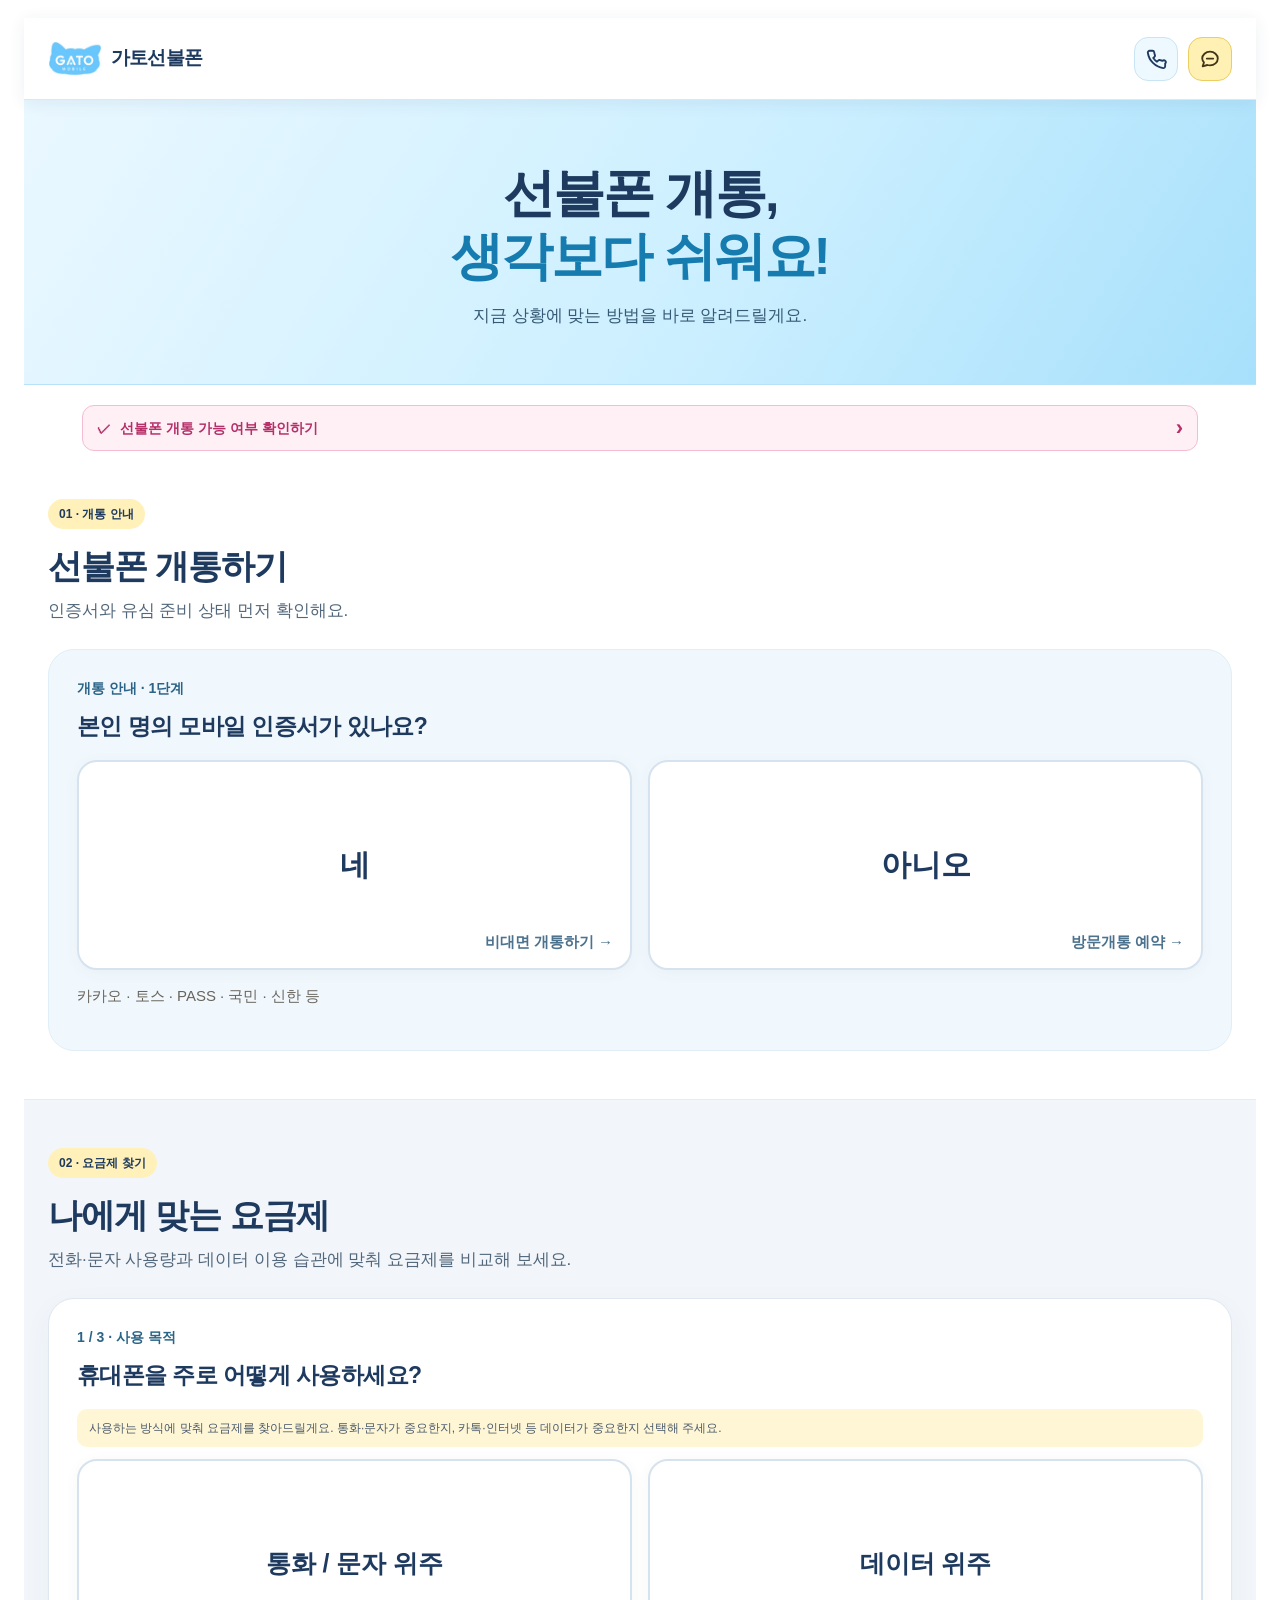
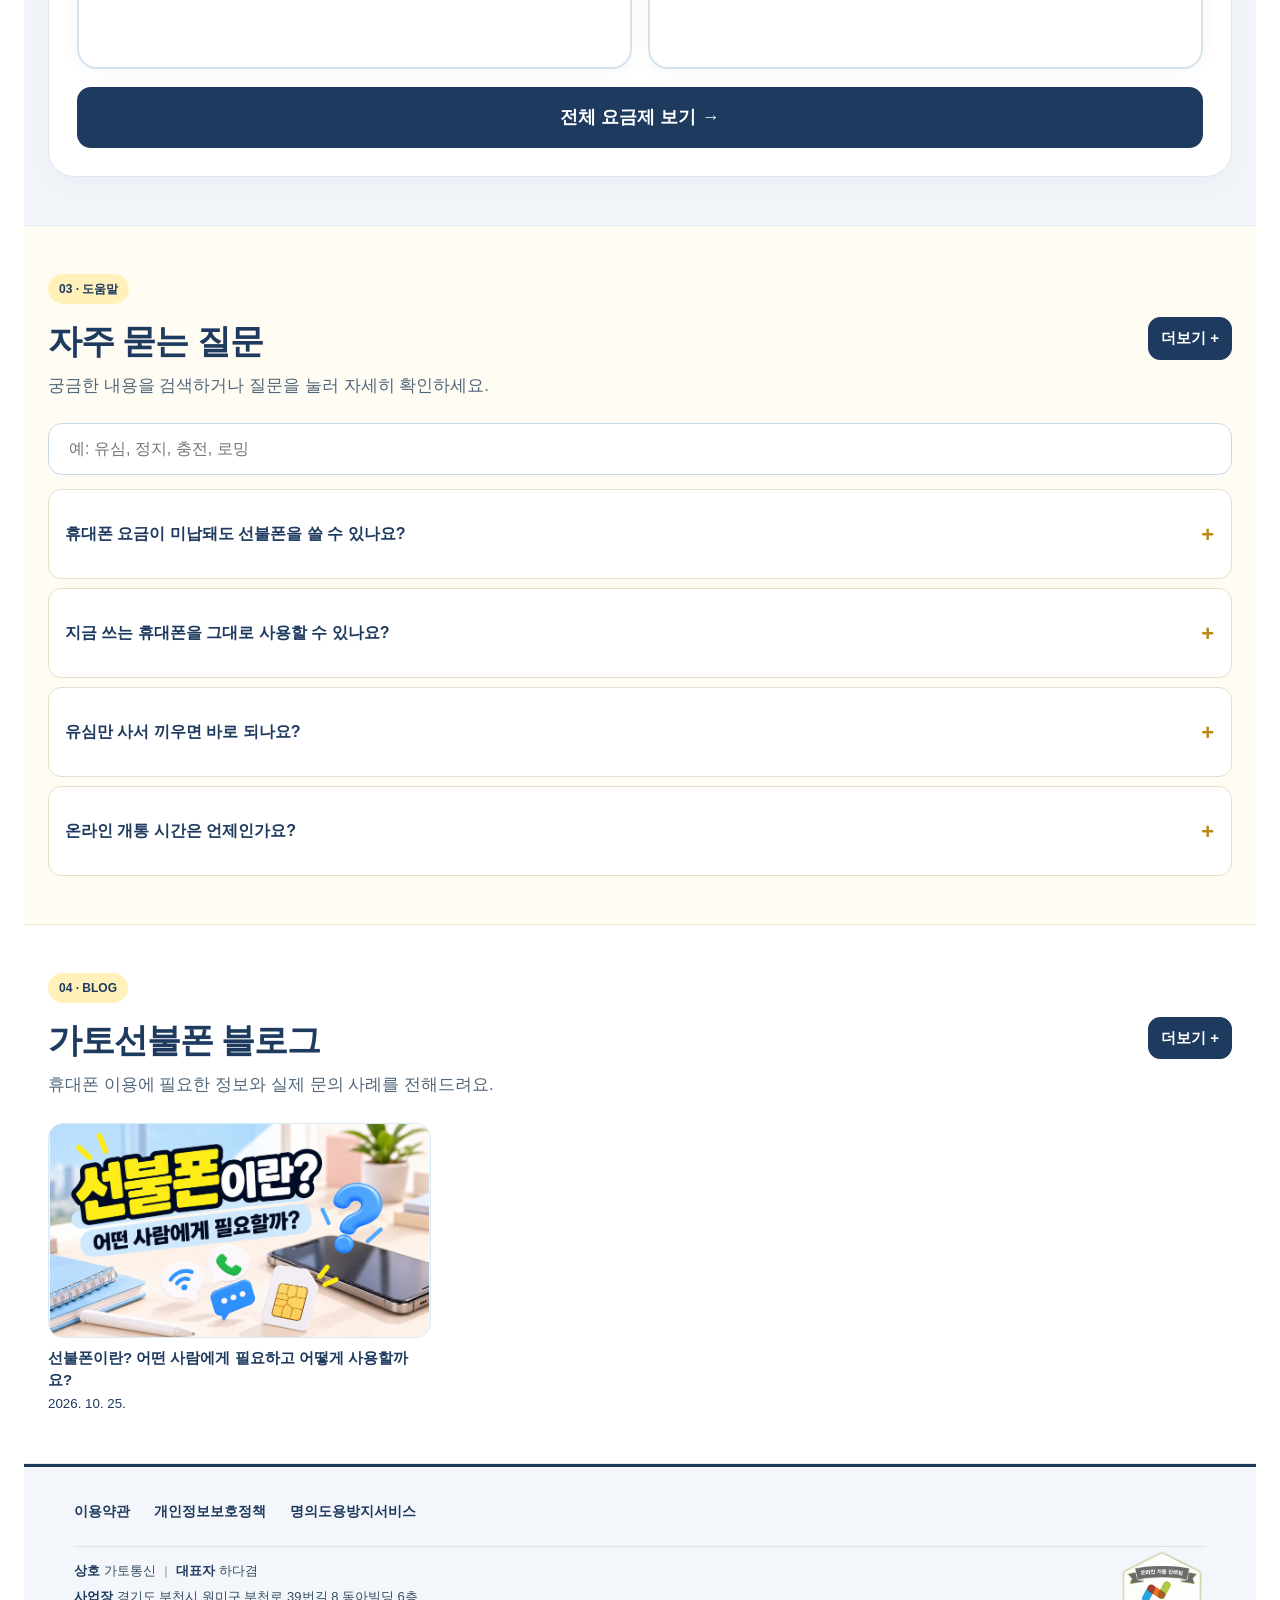
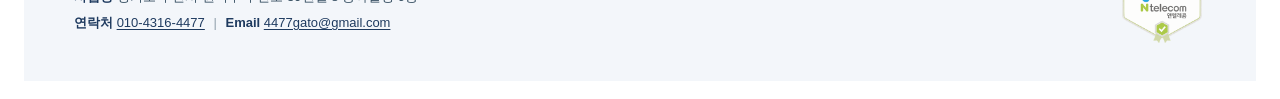
==== index.html @ d55552ee "Use transparent favicon and agreed link preview copy" ====
<!DOCTYPE html>


<html lang="ko">
<head>
<meta charset="utf-8"/>
<meta content="width=device-width,initial-scale=1" name="viewport"/>
<meta content="#1E3A5F" name="theme-color"/>
<meta name="google-site-verification" content="4t2Xuk7ojxVJRntTh5gImQboDLitbE9adNAHw6y7xKY" />
  <meta name="naver-site-verification" content="fc137dfd6568479de37072104043207974d2b7e3" />
<title>가토선불폰 | 쉽고 빠른 선불폰 개통진행하기</title>
  
<style>
:root{--yellow:#69C7FC;--ink:#20364A;--muted:#61768A;--line:#DBEAF5;--cream:#F2FAFF;--green:#20815b}*{box-sizing:border-box}body{margin:0;background:#F1F9FF;color:var(--ink);font-family:Arial,'Apple SD Gothic Neo','Malgun Gothic',sans-serif;line-height:1.5}button,a{font:inherit}button{cursor:pointer}a{color:inherit;text-decoration:none}.shell{max-width:520px;margin:auto;min-height:100vh;background:white;box-shadow:0 0 40px #00000008}.header{height:68px;display:flex;align-items:center;justify-content:space-between;padding:0 22px;border-bottom:1px solid #E5F2FA}.logo{font-size:23px;font-weight:900;letter-spacing:-1px}.logo span{color:#258DC7}.pill{background:#E6F6FF;padding:9px 13px;border-radius:40px;font-size:12px;font-weight:800}.hero{background:var(--yellow);padding:40px 24px 36px;text-align:center}.hero .eyebrow{font-size:13px;font-weight:800;opacity:.7}.hero h1{font-size:32px;line-height:1.25;letter-spacing:-1.5px;margin:12px 0}.hero p{font-size:15px;margin:0}.hero .face{font-size:52px;margin:12px 0 0}.section{padding:30px 22px 32px;border-bottom:9px solid #F1F9FF}.tag{display:inline-block;font-size:12px;background:#DFF3FF;padding:6px 11px;border-radius:30px;font-weight:800}.section h2{font-size:24px;letter-spacing:-1px;margin:12px 0 6px}.sub{font-size:14px;color:var(--muted);margin:0 0 22px}.panel{background:var(--cream);border:1px solid #DCEFFB;border-radius:22px;padding:19px}.question{font-size:20px;line-height:1.35;font-weight:900;margin:0 0 18px;letter-spacing:-.6px}.choices{display:grid;grid-template-columns:repeat(2,minmax(0,1fr));gap:12px}.choice{min-height:116px;background:white;border:2px solid #DCEBF5;border-radius:19px;display:flex;align-items:center;justify-content:center;flex-direction:column;gap:8px;font-size:18px;font-weight:900;padding:12px;text-align:center}.choice .emoji{font-size:31px}.choice:active,.choice:hover{border-color:#69C7FC;background:#EFFAFF}.wideChoices{display:grid;gap:10px}.wideChoices .choice{min-height:78px;flex-direction:row;justify-content:flex-start;padding:15px 18px;text-align:left;font-size:16px}.wideChoices .emoji{font-size:26px}.back{border:0;background:transparent;color:#746f63;font-size:14px;margin-top:17px;padding:6px 0}.result{background:white;border:2px solid var(--yellow);border-radius:18px;padding:18px;margin-top:12px}.result h3{font-size:20px;margin:0 0 8px}.result p{margin:5px 0 12px;font-size:14px;color:#615e56}.action{display:block;width:100%;background:#218CC7;color:white;text-align:center;border:0;border-radius:14px;padding:17px 12px;font-weight:900;font-size:16px;margin-top:12px}.action.secondary{background:var(--yellow);color:#163A55}.mini{font-size:13px;color:#68645c}.simitem{border:1px solid var(--line);border-radius:14px;padding:13px;margin:10px 0;background:#fff}.simitem strong{display:block;font-size:17px}.simitem small{color:#6b675f}.progress{font-size:12px;color:#888173;font-weight:800;margin-bottom:12px}.plans{display:grid;gap:12px}.plan{border:2px solid #DCEBF5;border-radius:17px;padding:17px;background:white}.plan:first-child{border-color:#69C7FC}.plan .flag{font-size:12px;font-weight:800;color:#1683BD}.plan h3{font-size:19px;margin:4px 0}.price{font-size:24px;font-weight:900;letter-spacing:-1px}.plan p{color:#625e57;font-size:13px;margin:7px 0 0}.faq details{border-bottom:1px solid var(--line);padding:15px 0}.faq summary{font-weight:800;cursor:pointer;font-size:15px}.faq p{color:#666157;font-size:14px;margin-bottom:0}.footer{text-align:center;background:#20364A;color:#fff;padding:27px 20px 95px}.footer p{font-size:12px;color:#c8c4b8}.sticky{position:sticky;bottom:0;background:#ffffffed;backdrop-filter:blur(8px);border-top:1px solid var(--line);padding:10px 16px;display:grid;grid-template-columns:1fr 1fr;gap:9px;z-index:5}.sticky a{display:block;text-align:center;border-radius:13px;padding:13px 7px;font-size:14px;font-weight:900;background:#69C7FC}.sticky a:last-child{background:#20364A;color:white}.note{padding:10px 12px;background:#EDF8FF;border-radius:10px;font-size:12px;color:#655f54;margin-top:12px} @media(min-width:560px){.shell{margin:30px auto;border-radius:24px;overflow:hidden}}
.brand{display:flex;align-items:center;gap:9px;font-size:19px;letter-spacing:-.8px}.brand img{width:54px;height:48px;object-fit:contain}.hero{background:linear-gradient(145deg,#BDEAFF,#69C7FC)}.hero h1{color:#173F59}.hero p,.hero .eyebrow{color:#245B7B}.choice:focus-visible,.action:focus-visible{outline:3px solid #1683BD;outline-offset:3px}.pill{color:#2377A6}.action.secondary{color:#163A55}.sticky a{color:#173F59}.sticky a:last-child{color:white}.choice{color:#193C55!important;font-size:20px;line-height:1.35;min-height:118px}.wideChoices .choice{font-size:19px;min-height:80px}.question{font-size:23px;color:#193C55}.result p,.result li{font-size:17px;line-height:1.7;color:#344F62}.result h3{font-size:21px;color:#193C55}.action{font-size:18px;min-height:58px;color:#fff!important}.action.secondary{background:#E3F5FF;color:#194966!important;border:2px solid #9EDAF7}.visit-list{padding-left:23px;margin:10px 0 16px}.mini,.sub{font-size:15px}.progress{font-size:14px;color:#47728C}.plan p,.faq p{font-size:15px}.plan h3{font-size:20px}.plan .price{font-size:26px}.back{color:#356681;font-size:16px}.hero h1{font-size:31px}.sticky a{color:#193C55!important}.sticky a:last-child{color:#193C55!important}.simproducts{display:grid;gap:13px;margin:18px 0}.simitem{display:grid;grid-template-columns:115px minmax(0,1fr);gap:15px;align-items:center;padding:14px;margin:0;background:#fff;border:1px solid #D5E9F6;border-radius:17px}.simphoto{height:138px;display:flex;align-items:center;justify-content:center;background:#F7FBFE;border-radius:12px;overflow:hidden}.simphoto img{width:100%;height:100%;object-fit:contain}.simdesc{min-width:0}.simdesc strong{font-size:18px;line-height:1.4;color:#193C55}.simdesc b{display:block;font-size:21px;color:#187FB7;margin:5px 0}.simdesc small{display:block;font-size:14px;line-height:1.6;color:#476578}.action.secondary{color:#193C55!important}@media(max-width:380px){.simitem{grid-template-columns:95px minmax(0,1fr);gap:11px;padding:10px}.simphoto{height:120px}.simdesc strong{font-size:16px}}.network-caption{font-size:12px;font-weight:700;color:#34495e;margin-right:3px}.plan-order{font-size:13px;font-weight:800;color:#1878b5;margin-bottom:10px}.plan-networks{display:flex;align-items:center;gap:4px;justify-content:flex-end}
.plan-5g{border:2px solid #289edb!important;background:linear-gradient(160deg,#f0faff,#fff 62%);box-shadow:0 4px 18px rgba(42,151,211,.13)}.plan-5g h3:before{content:"5G";display:inline-block;font-size:12px;font-weight:800;letter-spacing:.4px;background:#147eae;color:white;border-radius:5px;padding:4px 7px;margin-right:8px;vertical-align:middle}.fiveg-note{font-size:13px;color:#176c92;font-weight:700;line-height:1.5;margin:7px 0 10px}.callback-box{margin-top:22px;padding:18px;border:1px solid #b9dff2;border-radius:16px;background:#f3fbff}.callback-box h3{margin:0 0 8px}.callback-box form{display:grid;gap:12px;margin-top:14px}.callback-box label{display:grid;gap:6px;font-weight:700}.callback-box input[type=tel],.callback-box input[type=text],.callback-box textarea{width:100%;box-sizing:border-box;padding:12px;border:1px solid #a9c9da;border-radius:9px;font:inherit}.callback-box .consent{display:flex;align-items:flex-start;font-size:13px;font-weight:500}.callback-box .privacy-info{font-size:12px;color:#536879;margin:0}#planApp{scroll-margin-top:76px}

/* Header contact icons */
.header-contact{display:flex;align-items:center;gap:10px;flex-shrink:0}
.contact-icon{position:relative;display:inline-flex;align-items:center;justify-content:center;width:44px;height:44px;border:1px solid #d2e6f3;border-radius:14px;background:#f2faff;color:#164c69;text-decoration:none;transition:background .15s,transform .15s}
.contact-icon:hover,.contact-icon:focus-visible{background:#dff3ff;transform:translateY(-1px);outline-offset:3px}
.contact-icon svg{width:22px;height:22px}
.contact-chat{background:#fff6cc;border-color:#f0e1a5;color:#463b1b}
.contact-chat:hover,.contact-chat:focus-visible{background:#ffefaa}
.contact-icon::after{content:attr(data-tip);position:absolute;top:calc(100% + 9px);right:0;white-space:nowrap;background:#18394d;color:white;font-size:12px;font-weight:600;padding:7px 10px;border-radius:7px;opacity:0;pointer-events:none;transform:translateY(-4px);transition:opacity .15s,transform .15s;z-index:30}
.contact-icon:hover::after,.contact-icon:focus-visible::after{opacity:1;transform:translateY(0)}
@media(max-width:420px){.header-contact{gap:7px}.contact-icon{width:40px;height:40px;border-radius:12px}.contact-icon svg{width:20px;height:20px}}
.footer-ntelecom{display:inline-flex;align-items:center;justify-content:center;background:#fff;border-radius:10px;padding:5px 9px;min-height:64px;border:1px solid #7792a6}.footer-ntelecom img{display:block;width:76px;height:76px;object-fit:contain}.footer-ntelecom:hover,.footer-isms:hover{outline:2px solid #69C7FC;outline-offset:2px}@media(max-width:420px){.footer-ntelecom img{width:65px;height:65px}}</style>
<style>
.plan-results{display:grid;grid-template-columns:repeat(3,minmax(0,1fr));gap:12px;margin:16px 0}
.plan-item{position:relative;min-width:0;padding-top:48px!important}
.plan-networks{position:absolute;right:12px;top:12px;display:flex;gap:5px;align-items:center}
.network-logo{display:inline-flex;align-items:center;justify-content:center;min-width:31px;height:25px;padding:0 6px;border-radius:7px;font-size:12px;font-weight:900;letter-spacing:-.5px;white-space:nowrap}
.network-kt{color:#fff;background:#242424;font-style:italic}
.network-lg{color:#fff;background:#bf2265}
.all-plans-link{display:flex;align-items:center;justify-content:center;margin-top:18px;text-align:center}
@media(max-width:720px){.plan-results{grid-template-columns:1fr}.plan-item{padding-top:48px!important}}
.network-caption{font-size:12px;font-weight:700;color:#34495e;margin-right:3px}.plan-order{font-size:13px;font-weight:800;color:#1878b5;margin-bottom:10px}.plan-networks{display:flex;align-items:center;gap:4px;justify-content:flex-end}
.plan-5g{border:2px solid #289edb!important;background:linear-gradient(160deg,#f0faff,#fff 62%);box-shadow:0 4px 18px rgba(42,151,211,.13)}.plan-5g h3:before{content:"5G";display:inline-block;font-size:12px;font-weight:800;letter-spacing:.4px;background:#147eae;color:white;border-radius:5px;padding:4px 7px;margin-right:8px;vertical-align:middle}.fiveg-note{font-size:13px;color:#176c92;font-weight:700;line-height:1.5;margin:7px 0 10px}</style><style>.plan-specs{margin-top:12px;display:grid;gap:6px}.spec-line{font-size:14px;line-height:1.5;color:#3d5365;padding:5px 0;border-bottom:1px solid #e8eff5}.spec-line:last-child{border:0}.plan-item .price{font-weight:800}.plan-results .plan-item:first-child{border:2px solid #69C7FC}.network-caption{font-size:12px;font-weight:700;color:#34495e;margin-right:3px}.plan-order{font-size:13px;font-weight:800;color:#1878b5;margin-bottom:10px}.plan-networks{display:flex;align-items:center;gap:4px;justify-content:flex-end}
.plan-5g{border:2px solid #289edb!important;background:linear-gradient(160deg,#f0faff,#fff 62%);box-shadow:0 4px 18px rgba(42,151,211,.13)}.plan-5g h3:before{content:"5G";display:inline-block;font-size:12px;font-weight:800;letter-spacing:.4px;background:#147eae;color:white;border-radius:5px;padding:4px 7px;margin-right:8px;vertical-align:middle}.fiveg-note{font-size:13px;color:#176c92;font-weight:700;line-height:1.5;margin:7px 0 10px}</style><style>.faq-heading{display:flex;align-items:center;justify-content:space-between;gap:12px}.faq-heading h2{margin:12px 0 6px}.faq-more{color:#137eb7;font-size:15px;font-weight:800;white-space:nowrap;border:1px solid #b4e0f8;padding:9px 12px;border-radius:12px}.faq-search{width:100%;border:2px solid #cbe7f6;border-radius:13px;padding:15px;font-size:16px;outline:none;margin:0 0 14px;background:white;color:#20364a}.faq-search:focus{border-color:#269bd9}.faq-list{display:grid;gap:8px}.faq-link{display:flex;align-items:center;justify-content:space-between;gap:12px;padding:16px 14px;border:1px solid #dbeaf5;border-radius:13px;background:#fff;font-size:15px;font-weight:750;line-height:1.5}.faq-link:hover{background:#f0f9ff}.faq-arrow{color:#1683bd;font-size:19px}.faq-empty{font-size:14px;color:#61768a}.sr-only{position:absolute;width:1px;height:1px;padding:0;margin:-1px;overflow:hidden;clip:rect(0,0,0,0);white-space:nowrap;border:0}</style><style>.blog-grid{display:grid;grid-template-columns:repeat(2,minmax(0,1fr));gap:15px}.blog-card{display:block;min-width:0}.blog-cover{aspect-ratio:4/3;background:#eaf6fd;border:1px solid #d8eaf5;border-radius:15px;overflow:hidden;display:flex;align-items:center;justify-content:center}.blog-cover img{width:100%;height:100%;object-fit:cover}.blog-card-title{font-weight:800;font-size:15px;line-height:1.45;margin-top:9px;display:-webkit-box;-webkit-line-clamp:2;-webkit-box-orient:vertical;overflow:hidden}.blog-empty{grid-column:1/-1;background:#f3faff;border:1px dashed #b8dcf0;border-radius:14px;padding:25px 15px;color:#547389;text-align:center;font-size:14px}@media(min-width:480px){.blog-grid{grid-template-columns:repeat(2,minmax(0,1fr))}}</style><style>
.site-footer{padding:26px 22px 96px;text-align:left}.footer-links{display:flex;flex-wrap:wrap;gap:13px 16px;align-items:center;padding-bottom:19px;border-bottom:1px solid #4b6071}.footer-links>a{font-size:12px;font-weight:700;color:#f3f8fc;text-decoration:none}.footer-links>a:hover{text-decoration:underline}.footer-isms{border:1px solid #7792a6;border-radius:9px;background:#fff;display:inline-flex;align-items:center;gap:8px;padding:6px 10px;color:#20364a;font-size:11px;font-weight:800;cursor:pointer}.footer-isms img{width:49px;height:42px;object-fit:contain}.footer-business{font-size:12px;line-height:1.95;color:#dbe7ef;padding-top:17px;overflow-wrap:anywhere}.footer-business strong{color:white}.footer-business a{text-decoration:underline;text-underline-offset:2px}.footer-sep{opacity:.5;margin:0 5px}.isms-modal[hidden]{display:none!important}.isms-modal{position:fixed;inset:0;z-index:1000;display:flex;align-items:center;justify-content:center;padding:16px}.isms-backdrop{position:absolute;inset:0;background:rgba(10,25,40,.76)}.isms-dialog{position:relative;background:white;border-radius:16px;width:min(100%,1100px);max-height:92vh;display:flex;flex-direction:column;box-shadow:0 20px 80px #0005;overflow:hidden}.isms-dialog-head{padding:12px 17px;display:flex;justify-content:space-between;align-items:center;gap:10px;color:#20364a;font-size:15px;border-bottom:1px solid #e2e8ee}.isms-dialog-head button{border:0;background:#eaf3fa;color:#20364a;border-radius:50%;font-size:28px;width:38px;height:38px;cursor:pointer}.isms-scroll{overflow:auto;min-height:0;padding:8px}.isms-scroll img{width:100%;height:auto;display:block}.isms-disclaimer{margin:0;padding:9px 15px 13px;color:#526577;font-size:11px;line-height:1.45}
</style><style>
/* v24: true responsive desktop / mobile layout */
.sticky a:last-child{color:#fff!important;background:#20364A!important}
.sticky a:first-child{color:#173F59!important;background:#69C7FC!important}
@media (min-width: 900px){
  .shell{max-width:1200px;width:calc(100% - 48px);margin:24px auto;border-radius:24px;overflow:visible}
  .header{height:82px;padding:0 48px;border-radius:24px 24px 0 0}
  .hero{padding:66px 40px 64px}
  .hero h1{font-size:46px;line-height:1.25}
  .hero p{font-size:18px}
  .section{padding:52px 58px 58px}
  .section h2{font-size:30px}
  .section .sub{font-size:17px}
  .panel{padding:30px;border-radius:22px}
  #activationApp{max-width:900px;margin:0 auto}
  #planApp{width:100%}
  .simproducts{grid-template-columns:repeat(2,minmax(0,1fr))}
  .simitem{grid-template-columns:125px minmax(0,1fr)}
  .simphoto{height:150px}
  .plan-results{grid-template-columns:repeat(3,minmax(0,1fr))}
  .sticky{max-width:1200px;margin:0 auto;position:sticky;bottom:0;padding:12px 58px;gap:16px;border-radius:0 0 24px 24px}
  .sticky a{padding:16px 10px;font-size:17px}
}
@media (min-width:721px) and (max-width:899px){
  .shell{max-width:100%;width:calc(100% - 36px);margin:18px auto;border-radius:22px}
  .section{padding:35px 32px}
  .plan-results{grid-template-columns:repeat(2,minmax(0,1fr))}
}
@media (max-width:559px){
  .shell{width:100%;max-width:none;margin:0;border-radius:0}
  .header{padding:0 18px}
  .section{padding:30px 18px 32px}
  .sticky a:last-child{color:#fff!important}
}
</style>
<style>
/* Footer refresh: quiet ivory surface and equal-height unboxed certification marks */
.footer.site-footer{background:#FAF9F6!important;color:#25394a!important;padding:34px clamp(20px,4vw,50px) 104px!important}
.site-footer .footer-links{display:flex;flex-wrap:wrap;gap:12px 24px;border:0;padding:0 0 24px;align-items:center}
.site-footer .footer-links>a{color:#34495b!important;font-size:14px;font-weight:700}
.site-footer .footer-badges{display:flex;align-items:center;gap:28px;flex-wrap:wrap;padding:0 0 25px;border-bottom:1px solid #e4e2dc}
.site-footer .footer-badges>a,.site-footer .footer-badges>button{border:0!important;background:transparent!important;box-shadow:none!important;border-radius:8px!important;padding:4px!important;margin:0!important;min-height:0!important;display:inline-flex;align-items:center;justify-content:center;cursor:pointer}
.site-footer .footer-badges img{display:block!important;width:auto!important;height:92px!important;max-width:160px!important;object-fit:contain!important}
.site-footer .footer-badges>a:hover,.site-footer .footer-badges>button:hover{outline:2px solid #69C7FC;outline-offset:3px}
.site-footer .footer-business{color:#526170!important;font-size:13px;line-height:2;padding-top:21px}
.site-footer .footer-business strong{color:#25394a!important}
.site-footer .footer-business a{color:#25394a!important}
@media(max-width:560px){.site-footer .footer-badges{gap:18px}.site-footer .footer-badges img{height:72px!important;max-width:130px!important}.site-footer .footer-links>a{font-size:12px}}
</style>
<style>
/* v26: Footer information and trust marks in one row; no bottom sticky navigation */
.site-footer .footer-details-row{display:flex;align-items:center;justify-content:space-between;gap:28px;flex-direction:row-reverse}
.site-footer .footer-details-row .footer-business{flex:1;min-width:0;padding-top:0}
.site-footer .footer-details-row .footer-badges{flex:0 0 auto;border-bottom:0;padding:0;gap:20px}
.site-footer.footer{padding-bottom:34px!important}
@media(max-width:720px){.site-footer .footer-details-row{flex-direction:column-reverse;align-items:flex-start;gap:20px}.site-footer .footer-details-row .footer-badges{gap:16px}.site-footer .footer-details-row .footer-badges img{height:66px!important;max-width:120px!important}}
</style>
<style>
/* v27: balanced desktop and tablet layout */
@media (min-width:900px){
  .shell{width:min(100% - 48px,1200px);margin:20px auto}
  .hero{padding:42px 32px 44px!important}
  .hero h1{font-size:40px!important;line-height:1.23!important;margin:4px 0 14px!important}
  .hero p{font-size:17px!important}
  .section{padding:36px clamp(30px,4vw,52px) 42px!important}
  #activationApp{max-width:1000px!important;width:100%}
  .panel{padding:26px!important}
  .site-footer .footer-details-row{flex-direction:row!important;align-items:center!important}
  .site-footer .footer-business{flex:1}
  .site-footer .footer-badges{flex:0 0 auto}
}
@media (min-width:560px) and (max-width:899px){
  .hero{padding:40px 24px!important}
  .hero h1{font-size:34px!important}
  .site-footer .footer-details-row{flex-direction:row!important;align-items:center!important;gap:15px!important}
  .site-footer .footer-badges img{height:58px!important}
}
@media (max-width:559px){
  .hero{padding:38px 20px 40px!important}
  .hero h1{font-size:30px!important}
  .site-footer .footer-details-row{flex-direction:column!important;align-items:flex-start!important}
}
/* Ensure no fixed bottom navigation remains in any viewport */
.sticky{display:none!important}
</style>
<style>
/* v28: business details left, certification badges right */
@media (min-width:720px){
.site-footer .footer-details-row{display:flex!important;flex-direction:row-reverse!important;align-items:center!important;justify-content:space-between!important;gap:36px!important}
.site-footer .footer-details-row .footer-business{flex:1 1 auto!important;min-width:0!important}
.site-footer .footer-details-row .footer-badges{flex:0 0 auto!important;margin-left:auto!important;justify-content:flex-end!important}
}
@media (max-width:719px){
.site-footer .footer-details-row{display:flex!important;flex-direction:column-reverse!important;align-items:flex-start!important;gap:18px!important}
.site-footer .footer-details-row .footer-badges{justify-content:flex-start!important}
}
</style>
<style id="gato-v30">
:root{--ink:#142d43;--muted:#62788d;--line:#e6eef4;--cream:#f6fbff}
html{scroll-behavior:smooth}body{background:#fff!important;color:var(--ink)}
.shell{width:min(1200px,calc(100% - 40px))!important;max-width:1200px!important;margin:18px auto!important;box-shadow:none!important;overflow:visible!important;background:#fff!important}
.header{border-bottom:1px solid #eef3f7!important;background:white;border-radius:0!important;padding:0 24px!important}
.hero{background:white!important;padding:58px 24px 56px!important;text-align:center!important;border-bottom:1px solid #e8eff5}
.hero h1{color:#17354c!important;font-size:clamp(32px,4.3vw,52px)!important;line-height:1.22!important;letter-spacing:-2px!important}
.hero h1 .hero-accent{color:#118de6!important}.hero p{color:#61788d!important}
.section{padding:48px 24px!important;border-bottom:1px solid #e8eff5!important;background:white!important}
.section h2{font-size:clamp(26px,3vw,34px)!important}.section .sub{margin-bottom:25px!important}
#activationApp,#planApp{max-width:100%!important;width:100%!important;margin:0!important}
.panel{background:#f6faff!important;border:0!important;border-radius:26px!important;padding:28px!important}
.choices{grid-template-columns:repeat(2,minmax(0,1fr))!important;gap:16px!important}
.choice{border:0!important;background:#fff!important;border-radius:20px!important;box-shadow:0 3px 18px rgba(30,95,135,.07)!important;min-height:175px!important;padding:26px!important;font-size:21px!important;transition:background .2s,box-shadow .2s,transform .2s!important}
.choice:hover,.choice:focus-visible{background:#e7f6ff!important;box-shadow:0 7px 24px rgba(30,125,205,.12)!important;transform:translateY(-2px)}
.wideChoices{display:grid!important;grid-template-columns:repeat(2,minmax(0,1fr))!important;gap:16px!important}
.wideChoices .choice{min-height:140px!important;justify-content:center!important;text-align:center!important;padding:22px!important}
.result{border:1px solid #dcebf4!important}.sticky{display:none!important}
.footer,.site-footer{background:#fff!important;color:#20364a!important;padding:34px 24px!important;border-top:1px solid #e8eff5!important}
.footer p,.footer-business,.footer-business *{color:#334c5f!important}.footer-details-row{display:flex!important;flex-direction:row-reverse!important;justify-content:space-between!important;align-items:center!important;gap:32px!important}
.footer-badges{flex-shrink:0!important}.footer-links{border-bottom:1px solid #e8eff5!important}
.faq-more{color:#118de6!important}.faq-search{width:100%;padding:16px 20px;border:1px solid #d9e8f4;border-radius:14px;background:#fff;font-size:16px}
@media(max-width:700px){.shell{width:100%!important;margin:0!important}.header{padding:0 16px!important}.hero{padding:42px 18px!important}.section{padding:34px 18px!important}.panel{padding:18px!important;border-radius:20px!important}.choices,.wideChoices{gap:10px!important}.choice,.wideChoices .choice{min-height:130px!important;padding:14px!important;font-size:17px!important;border-radius:16px!important}.footer-details-row{flex-direction:column!important;align-items:flex-start!important}.footer-badges{align-self:flex-end}}
@media(max-width:380px){.choices,.wideChoices{grid-template-columns:1fr!important}.choice,.wideChoices .choice{min-height:105px!important}}
</style><style id="gato-v31-targeted">
/* Only the requested selection-card changes; all existing logic stays intact. */
#activationApp .choices{max-width:820px;margin:0 auto;grid-template-columns:repeat(2,minmax(0,1fr))!important}
#activationApp .choices .choice{width:100%;height:auto!important;min-height:0!important;aspect-ratio:1 / 1!important;display:flex!important;flex-direction:column!important;justify-content:center!important;gap:16px!important;background:#fff!important;border:3px solid transparent!important;border-radius:24px!important;box-shadow:0 3px 18px rgba(30,95,135,.07)!important;transform:none!important;transition:border-color .18s ease!important}
#activationApp .choices .choice:hover,#activationApp .choices .choice:focus-visible,#activationApp .choices .choice:active{background:#fff!important;border-color:#69C7FC!important;transform:none!important;box-shadow:0 3px 18px rgba(30,95,135,.07)!important}
#activationApp .choice .choice-title{font-size:clamp(20px,2.4vw,30px);font-weight:900}
#activationApp .choice .choice-caption{font-size:clamp(13px,1.5vw,18px);font-weight:700;color:#347b9f}
/* Restore generous plan-choice cards, not flattened horizontal strips. */
#planApp .wideChoices .choice{min-height:210px!important;padding:30px 24px!important;font-size:clamp(19px,2vw,25px)!important;line-height:1.5!important;border:3px solid transparent!important;background:#fff!important;box-shadow:0 3px 18px rgba(30,95,135,.07)!important;transform:none!important}
#planApp .wideChoices .choice:hover,#planApp .wideChoices .choice:focus-visible,#planApp .wideChoices .choice:active{background:#fff!important;border-color:#69C7FC!important;transform:none!important}
@media(max-width:700px){#activationApp .choices{gap:10px!important}#activationApp .choices .choice{padding:12px!important;border-radius:18px!important;gap:10px!important}#planApp .wideChoices .choice{min-height:160px!important;padding:18px 12px!important;font-size:17px!important}}
@media(max-width:380px){#activationApp .choices{grid-template-columns:repeat(2,minmax(0,1fr))!important}}
</style><style id="gato-v32-plan-three-columns">
/* 요금제 선택지 3개: 데스크톱 3열, 좁은 화면 1열. 다른 기능과 카드 디자인은 유지. */
#planApp .wideChoices{grid-template-columns:repeat(3,minmax(0,1fr))!important;align-items:stretch!important}
#planApp .wideChoices .choice{width:100%!important;min-width:0!important;min-height:210px!important}
@media(max-width:760px){#planApp .wideChoices{grid-template-columns:1fr!important}#planApp .wideChoices .choice{min-height:125px!important}}
</style><style id="gato-v33-dynamic-plan-columns">
/* Two options occupy both columns; three options occupy all three columns. */
#planApp .wideChoices:has(> .choice:nth-child(2):last-child){grid-template-columns:repeat(2,minmax(0,1fr))!important}
#planApp .wideChoices:has(> .choice:nth-child(3):last-child){grid-template-columns:repeat(3,minmax(0,1fr))!important}
@media(max-width:760px){#planApp .wideChoices:has(> .choice:nth-child(2):last-child),#planApp .wideChoices:has(> .choice:nth-child(3):last-child){grid-template-columns:1fr!important}}
</style><style id="gato-v36-faq-sim-fix">
/* Main-page FAQ answers open inline; no navigation to missing individual pages. */
#faq .faq-list{display:grid;gap:9px}
#faq .faq-inline-item{border:1px solid #dbeaf5;border-radius:13px;background:#fff;overflow:hidden}
#faq .faq-inline-item summary{list-style:none;cursor:pointer;padding:17px 42px 17px 16px;font-size:16px;font-weight:750;position:relative;color:#20364a}
#faq .faq-inline-item summary::-webkit-details-marker{display:none}
#faq .faq-inline-item summary::after{content:'+';position:absolute;right:17px;top:50%;transform:translateY(-50%);font-size:22px;color:#1683bd}
#faq .faq-inline-item[open] summary::after{content:'−'}
#faq .faq-inline-item[open] summary{border-bottom:1px solid #e8eff5}
#faq .faq-inline-answer{padding:16px;white-space:pre-line;line-height:1.8;font-size:15px;color:#3d5365}
/* Main activation SIM products: one product per row at every viewport width. */
#activationApp .simproducts{grid-template-columns:minmax(0,1fr)!important;gap:13px!important}
#activationApp .simitem{width:100%;min-width:0}
</style><style id="gato-v36-activation-cards">
/* Keep first-step labels centered while placing their captions at the lower-right. */
#activationApp .choices{max-width:660px!important;margin-left:auto!important;margin-right:auto!important}
#activationApp .choices .choice{position:relative!important;min-width:0!important}
#activationApp .choices .choice-caption{position:absolute!important;right:17px!important;bottom:16px!important;text-align:right!important;font-size:clamp(11px,1.2vw,15px)!important;line-height:1.4!important}
@media(max-width:420px){#activationApp .choices .choice-caption{right:10px!important;bottom:11px!important;font-size:11px!important}}
</style><style id="gato-v37-card-scroll-fix">
/* 01 and 02 use the same rectangular two-column card dimensions. */
#activationApp .choices{max-width:none!important;width:100%!important;grid-template-columns:repeat(2,minmax(0,1fr))!important;gap:16px!important}
#activationApp .choices .choice{aspect-ratio:auto!important;height:210px!important;min-height:210px!important;max-height:210px!important;width:100%!important;border-radius:20px!important}
#activation{scroll-margin-top:16px}
@media(max-width:760px){#activationApp .choices{grid-template-columns:repeat(2,minmax(0,1fr))!important;gap:10px!important}#activationApp .choices .choice{height:160px!important;min-height:160px!important;max-height:160px!important}}
@media(max-width:380px){#activationApp .choices .choice{height:145px!important;min-height:145px!important;max-height:145px!important}}
</style><style id="gato-v42-header-layout-fix">
/* Keep the site header visible during scrolling and reduce excessive desktop side gutters. */
@media (min-width: 900px) {
  .shell { width: calc(100% - 48px)!important; max-width: 1600px!important; }
}
.header {
  position: sticky!important;
  top: 0!important;
  z-index: 100!important;
  background: #fff!important;
  box-shadow: 0 1px 0 #eef3f7!important;
}
@media (max-width: 559px) {
  .shell { width: 100%!important; }
}
</style><style id="gato-blog-card-compact">
/* 메인 블로그 카드 크기만 조절: 기존 스타일 맨 끝에 추가 */
#blog-preview.blog-grid{display:grid!important;grid-template-columns:repeat(3,minmax(0,1fr))!important;gap:18px!important;align-items:start!important}
#blog-preview .blog-card{display:block!important;width:100%!important;min-width:0!important;max-width:none!important}
#blog-preview .blog-cover{width:100%!important;aspect-ratio:16/9!important;overflow:hidden!important}
#blog-preview .blog-cover img{width:100%!important;height:100%!important;object-fit:contain!important;display:block!important}
@media(max-width:720px){#blog-preview.blog-grid{grid-template-columns:repeat(2,minmax(0,1fr))!important;gap:12px!important}}

</style>

<style id="gato-sky-navy-yellow-refresh">
/* GATO 2026 palette refresh — presentation only; existing behavior is preserved. */
:root{--yellow:#FFD54A;--ink:#1E3A5F;--muted:#586B7E;--line:#DCE6F0;--cream:#F5F8FC}
html{scroll-behavior:smooth}
body{color:#1E3A5F!important;background:#FFFFFF!important}
/* Keep the logo and navigation clean, but give the header more definition. */
.header{background:#FFFFFF!important;border-bottom:1px solid #DEE7F0!important;box-shadow:0 3px 16px rgba(30,58,95,.075)!important}
.brand,.logo{color:#1E3A5F!important}
.logo span{color:#218DBF!important}
.contact-icon{background:#EDF8FF!important;border-color:#C9E5F5!important;color:#1E3A5F!important}
.contact-icon:hover,.contact-icon:focus-visible{background:#DDF1FD!important}
.contact-chat{background:#FFF1B3!important;border-color:#EBCD60!important;color:#423618!important}
.contact-chat:hover,.contact-chat:focus-visible{background:#FFE27A!important}
/* The opening finally reads as a distinct brand section, not another white block. */
#top.hero{background:linear-gradient(122deg,#EAF8FF 0%,#CBEFFF 58%,#A7E0FB 100%)!important;border-bottom:1px solid #B8E2F7!important}
#top.hero h1{color:#1E3A5F!important}
#top.hero .hero-accent{color:#167BAE!important}
#top.hero p,#top.hero .eyebrow{color:#365A75!important}
/* Distinct, restrained backgrounds create rhythm while scrolling. */
#activation.section{background:#FFFFFF!important;border-bottom-color:#E5EDF4!important}
#finder.section{background:#F2F6FB!important;border-bottom-color:#E1EAF3!important}
#faq.section{background:#FFFCF3!important;border-bottom-color:#F0E9D5!important}
#blog.section{background:#FFFFFF!important;border-bottom-color:#E6EDF3!important}
.section h2{color:#1E3A5F!important}
.section .sub{color:#52677B!important}
.tag,.pill{background:#FFF1B9!important;color:#1E3A5F!important}
#activation .panel{background:#F1F8FD!important;border:1px solid #E0EEF7!important}
#finder .panel{background:#FFFFFF!important;border:1px solid #DFE7F1!important;box-shadow:0 9px 30px rgba(30,58,95,.045)!important}
.question,.result h3{color:#1E3A5F!important}
.progress,.plan-order{color:#2B6487!important}
/* Selection cards: calm surfaces, strong navy focus, small warm accents. */
#activationApp .choices .choice,#planApp .wideChoices .choice{background:#FFFFFF!important;border:2px solid #D6E3EE!important;color:#1E3A5F!important;box-shadow:0 3px 15px rgba(30,58,95,.045)!important}
#activationApp .choices .choice:hover,#activationApp .choices .choice:focus-visible,
#planApp .wideChoices .choice:hover,#planApp .wideChoices .choice:focus-visible{border-color:#E7B839!important;background:#FFFCF2!important;box-shadow:0 7px 21px rgba(30,58,95,.10)!important}
#activationApp .choice .choice-title,#planApp .choice{color:#1E3A5F!important}
#activationApp .choice .choice-caption{color:#4C728D!important}
.choice:focus-visible,.action:focus-visible,.faq-search:focus-visible{outline:3px solid #1E3A5F!important;outline-offset:3px}
.result{background:#FFFFFF!important;border:2px solid #EBC251!important}
/* Primary conversion action = navy; secondary action = warm yellow. */
.action{background:#1E3A5F!important;color:#FFFFFF!important;border-color:#1E3A5F!important}
.action:hover{background:#2A527D!important}
.action.secondary{background:#FFD54A!important;border:2px solid #E8BD36!important;color:#1E3A5F!important}
.action.secondary:hover{background:#FFE27D!important}
.back{color:#315C7F!important}
/* Pricing cards and SIM help remain legible. */
.plan,.plan-item,.simitem{background:#FFFFFF!important;border-color:#D8E4EF!important}
.plan:first-child,.plan-results .plan-item:first-child{border-color:#E8BC46!important}
.plan-5g{border-color:#3C91C0!important;background:linear-gradient(155deg,#EBF8FF,#FFFFFF 65%)!important}
.plan-5g h3:before{background:#1E3A5F!important;color:#FFFFFF!important}
.price,.plan h3,.simdesc strong{color:#1E3A5F!important}
.plan .flag,.simdesc b{color:#257AA7!important}
.simphoto{background:#F3F8FC!important}
.fiveg-note{color:#246F93!important}
.note{background:#FFF6D6!important;color:#4B5B6B!important}
.callback-box{background:#F5F9FD!important;border-color:#D3E4F0!important}
/* Warm FAQ creates a small visual break without overwhelming the questions. */
.faq-more{background:#1E3A5F!important;border-color:#1E3A5F!important;color:#FFFFFF!important}
.faq-more:hover{background:#2A527D!important}
.faq-search{background:#FFFFFF!important;border-color:#C8D9E7!important;color:#1E3A5F!important}
.faq-search:focus{border-color:#1E3A5F!important}
#faq .faq-inline-item{background:#FFFFFF!important;border-color:#E8DFCA!important}
#faq .faq-inline-item summary{color:#1E3A5F!important}
#faq .faq-inline-item summary::after{color:#B98814!important}
#faq .faq-inline-item[open] summary{background:#FFF7DF!important}
.faq-link:hover{background:#FFF7DF!important}
/* Preserve the existing intentionally light footer, with navy text and warm separator. */
.site-footer.footer{background:#F3F6FA!important;border-top:3px solid #1E3A5F!important;color:#1E3A5F!important}
.site-footer .footer-links{border-bottom-color:#DAE3EC!important}
.site-footer .footer-links>a,.site-footer .footer-business strong,.site-footer .footer-business a{color:#1E3A5F!important}
.site-footer .footer-business{color:#526579!important}
.site-footer .footer-badges{border-bottom-color:#DBE3EC!important}
/* Bottom nav is intentionally hidden by the existing site layout. */
.sticky a:first-child{background:#FFD54A!important;color:#1E3A5F!important}
.sticky a:last-child{background:#1E3A5F!important;color:#FFFFFF!important}
@media(prefers-reduced-motion:no-preference){.action,.contact-icon,.faq-more{transition:background-color .18s ease,border-color .18s ease}}
</style>
<meta name="description" content="미납·정지·직권해지 상태에서도 선불폰 개통 가능 여부를 확인하고, 나에게 맞는 요금제와 개통 방법을 알아보세요.">
<meta name="application-name" content="가토선불폰">
<meta name="apple-mobile-web-app-title" content="가토선불폰">
<link rel="icon" type="image/png" sizes="32x32" href="/gato-favicon-32.png">
<meta property="og:type" content="website">
<meta property="og:locale" content="ko_KR">
<meta property="og:site_name" content="가토선불폰">
<meta property="og:title" content="가토선불폰">
<meta property="og:description" content="선불폰 개통, 생각보다 쉬워요! 누구나 쉽게 확인하는 개통 안내">
<meta property="og:url" content="https://알뜰개통.kr/">
<meta property="og:image" content="https://알뜰개통.kr/gato-site-logo.webp">
<meta property="og:image:alt" content="가토선불폰 GATO MOBILE 로고">
<meta name="twitter:card" content="summary">
<meta name="twitter:title" content="가토선불폰">
<meta name="twitter:description" content="선불폰 개통, 생각보다 쉬워요! 누구나 쉽게 확인하는 개통 안내">
<meta name="twitter:image" content="https://알뜰개통.kr/gato-site-logo.webp">
</head>
<body><form name="visit-request" method="POST" data-netlify="true" netlify-honeypot="bot-field" action="/request-received.html" hidden><input name="form-name" value="visit-request"><input name="bot-field"><input name="contact"><textarea name="message"></textarea><input name="privacy-consent"></form><div class="shell">
<header class="header"><a class="brand" href="/" aria-label="가토선불폰 처음 화면으로 돌아가기"><img alt="GATO MOBILE 로고" src="[data-uri]"/><strong>가토선불폰</strong></a><nav class="header-contact" aria-label="연락하기">
<a class="contact-icon" href="tel:01043164477" aria-label="전화하기" data-tip="전화하기" title="전화하기"><svg viewBox="0 0 24 24" fill="none" stroke="currentColor" stroke-width="2" stroke-linecap="round" stroke-linejoin="round" aria-hidden="true"><path d="M22 16.92v3a2 2 0 0 1-2.18 2A19.79 19.79 0 0 1 3.09 5.18 2 2 0 0 1 5.08 3h3a2 2 0 0 1 2 1.72c.12.96.35 1.9.68 2.8a2 2 0 0 1-.45 2.11L9.04 10.9a16 16 0 0 0 4.06 4.06l1.27-1.27a2 2 0 0 1 2.11-.45c.9.33 1.84.56 2.8.68A2 2 0 0 1 22 16.92z"/></svg></a>
<a class="contact-icon contact-chat" href="https://pf.kakao.com/_GATO4477" target="_blank" rel="noopener" aria-label="카카오톡 채널 가토" data-tip="카카오톡 채널" title="카카오톡 채널"><svg viewBox="0 0 24 24" fill="none" stroke="currentColor" stroke-width="2" stroke-linecap="round" stroke-linejoin="round" aria-hidden="true"><path d="M20.5 11.5c0 4.1-3.8 7.5-8.5 7.5-1 0-2-.15-2.9-.46L4 20l1.4-4.2A7 7 0 0 1 3.5 11.5C3.5 7.4 7.3 4 12 4s8.5 3.4 8.5 7.5Z"/><path d="M8.5 11.5h7"/></svg></a>
</nav></header>
<section class="hero" id="top"><div class="eyebrow"></div><h1>선불폰 개통,<br/><span class="hero-accent">생각보다 쉬워요!</span></h1><p>지금 상황에 맞는 방법을 바로 알려드릴게요.</p></section>
<!-- Gato eligibility check: independent of activation flow -->
<div id="gatoEligibilityBar"><button type="button" id="gatoEligibilityOpen" aria-haspopup="dialog"><span aria-hidden="true">✓</span> 선불폰 개통 가능 여부 확인하기 <span aria-hidden="true" class="ge-arrow">›</span></button></div>
<dialog id="gatoEligibilityDialog" aria-labelledby="geTitle">
<div class="ge-head"><h2 id="geTitle">선불폰 개통 가능 여부</h2><button type="button" id="geClose" aria-label="닫기">×</button></div>
<p class="ge-hint">현재 휴대폰 상태를 선택해 주세요.</p>
<fieldset id="geStatus"><legend class="sr-only">현재 휴대폰 상태</legend>
<label><input type="radio" name="geStatus" value="0"> 정상 이용 중</label><label><input type="radio" name="geStatus" value="1"> 정지 상태</label><label><input type="radio" name="geStatus" value="2"> 직권해지</label><label><input type="radio" name="geStatus" value="3"> 스패머 등록</label>
</fieldset>
<fieldset id="geCarrier" hidden><legend>기존 이용 통신망</legend><label><input type="radio" name="geCarrier" value="KT"> KT</label><label><input type="radio" name="geCarrier" value="LG U+"> LG U+</label><label><input type="radio" name="geCarrier" value="SKT"> SKT</label></fieldset>
<div id="geResult" aria-live="polite" hidden></div>
<button type="button" id="geDone" hidden>확인 완료</button>
</dialog>
<style>
#gatoEligibilityBar{padding:16px 22px 0;background:#fff}
#gatoEligibilityOpen{display:flex;align-items:center;gap:9px;width:100%;padding:11px 14px;border:1px solid #f4bcd2;border-radius:12px;background:#fff0f5;color:#b52f69;font-weight:700;font-size:14px;text-align:left;line-height:1.5}
#gatoEligibilityOpen .ge-arrow{margin-left:auto;font-size:22px;line-height:1}
#gatoEligibilityDialog{box-sizing:border-box;width:min(480px,calc(100% - 32px));max-height:85vh;max-height:85dvh;overflow:auto;border:1px solid #dbeaf5;border-radius:22px;padding:22px;background:white;color:#20364a;box-shadow:0 15px 60px #173f5933}
#gatoEligibilityDialog::backdrop{background:#142c4680}
#gatoEligibilityDialog [hidden]{display:none!important}
#gatoEligibilityDialog .ge-head{display:flex;justify-content:space-between;align-items:center;gap:10px}
#gatoEligibilityDialog h2{font-size:20px;margin:0;line-height:1.4}
#geClose{border:0;background:transparent;color:#61768a;font-size:28px;line-height:1;padding:5px 8px}
#gatoEligibilityDialog .ge-hint{font-size:14px;color:#61768a;margin:12px 0}
#gatoEligibilityDialog fieldset{border:0;padding:0;margin:0 0 14px;min-width:0}
#gatoEligibilityDialog legend{font-weight:700;font-size:14px;margin-bottom:8px}
#gatoEligibilityDialog label{display:flex;align-items:center;gap:9px;padding:10px 12px;margin:5px 0;border:1px solid #dbeaf5;border-radius:10px;cursor:pointer;font-size:14px}
#gatoEligibilityDialog label:has(input:checked){border-color:#49a9de;background:#f2faff}
#gatoEligibilityDialog input{accent-color:#2186bb;margin:0}
#geCarrier label{display:inline-flex;margin-right:5px}
#geResult{border-top:1px solid #dbeaf5;padding-top:14px;font-size:14px}
#geResult .ge-networks{display:grid;grid-template-columns:1fr 1fr;gap:8px;margin:10px 0}
#geResult .ge-net{border:1px solid #dbeaf5;border-radius:12px;padding:12px;text-align:center}
#geResult .ge-ok{color:#20815b;font-weight:700}#geResult .ge-no{color:#b93838;font-weight:700}
#geResult small{display:block;color:#61768a;line-height:1.5}
#geDone{width:100%;border:0;border-radius:10px;background:#69c7fc;color:#173f59;font-weight:700;padding:12px;margin-top:14px}
@media(min-width:900px){#gatoEligibilityBar{padding:20px 58px 0}}
@media(max-width:600px){#gatoEligibilityDialog{margin:auto auto 0;width:100%;max-width:none;border-radius:22px 22px 0 0;padding:20px 20px calc(20px + env(safe-area-inset-bottom));}}
</style>
<script>
(function(){
const dialog=document.getElementById('gatoEligibilityDialog'),open=document.getElementById('gatoEligibilityOpen'),carrier=document.getElementById('geCarrier'),result=document.getElementById('geResult'),done=document.getElementById('geDone');
function render(){
const status=dialog.querySelector('input[name="geStatus"]:checked')?.value;
const net=dialog.querySelector('input[name="geCarrier"]:checked')?.value;
carrier.hidden=status!=='1';
result.hidden=done.hidden=status===undefined||(status==='1'&&!net);
if(result.hidden){result.innerHTML='';return;}
const spam=status==='3',ktRestricted=status==='1'&&net==='KT';
const card=(name,ok)=>'<div class="ge-net"><strong>'+name+'</strong><br><span class="'+(ok?'ge-ok':'ge-no')+'">'+(ok?'✓ 개통 가능':spam?'개통 제한':'이용 제한')+'</span></div>';
let note=spam?'스패머 등록일로부터 1년 경과 후 개통 가능 여부를 다시 확인해 주세요.':ktRestricted?'KT 정지 단말기는 KT 유심 인식이 제한될 수 있어 LG망으로 진행해 주세요.':status==='2'?'직권해지 상태에서도 새로운 번호로 선불폰 신규 개통을 진행할 수 있습니다.':'KT망과 LG망 모두 선불폰 신규 개통을 진행할 수 있습니다.';
result.innerHTML='<strong>확인 결과</strong><div class="ge-networks">'+card('KT망',!spam&&!ktRestricted)+card('LG망',!spam)+'</div><p>'+note+'</p><small>예상 안내이며 실제 개통 여부는 명의, 본인확인 및 단말기 상태에 따라 달라질 수 있습니다.</small>';
}
open.addEventListener('click',()=>{dialog.querySelectorAll('input').forEach(x=>x.checked=false);render();dialog.showModal();});
dialog.addEventListener('change',e=>{if(e.target.name==='geStatus')carrier.querySelectorAll('input').forEach(x=>x.checked=false);render();});
document.getElementById('geClose').addEventListener('click',()=>dialog.close());
done.addEventListener('click',()=>dialog.close());
dialog.addEventListener('click',e=>{if(e.target===dialog){const b=dialog.getBoundingClientRect();if(e.clientX<b.left||e.clientX>b.right||e.clientY<b.top||e.clientY>b.bottom)dialog.close();}});
})();
</script>
<section class="section" id="activation"><span class="tag">01 · 개통 안내</span><h2>선불폰 개통하기</h2><p class="sub">인증서와 유심 준비 상태 먼저 확인해요.</p><div class="panel" id="activationApp"></div></section>
<section class="section" id="finder"><span class="tag">02 · 요금제 찾기</span><h2>나에게 맞는 요금제</h2><p class="sub">전화·문자 사용량과 데이터 이용 습관에 맞춰 요금제를 비교해 보세요.</p><div class="panel" id="planApp"></div></section>
<section class="section faq" id="faq"><span class="tag">03 · 도움말</span><div class="faq-heading"><h2>자주 묻는 질문</h2><a class="faq-more" href="faq/index.html">더보기 +</a></div><p class="sub">궁금한 내용을 검색하거나 질문을 눌러 자세히 확인하세요.</p><label class="sr-only" for="faq-search">자주 묻는 질문 검색</label><input autocomplete="off" class="faq-search" id="faq-search" placeholder="예: 유심, 정지, 충전, 로밍" type="search"/><div class="faq-list" id="faq-list"></div><p class="faq-empty" hidden="" id="faq-empty">검색 결과가 없습니다. 다른 단어로 검색해 보세요.</p></section>
<section class="section blog-section" id="blog"><span class="tag">04 · BLOG</span><div class="faq-heading"><h2>가토선불폰 블로그</h2><a class="faq-more" href="blog/index.html">더보기 +</a></div><p class="sub">휴대폰 이용에 필요한 정보와 실제 문의 사례를 전해드려요.</p><div class="blog-grid" id="blog-preview"><div class="blog-empty">게시된 글이 등록되면 최신 글부터 이곳에 표시됩니다.</div></div></section>
<footer class="footer site-footer" id="site-footer">
  <div class="footer-links">
    <a href="https://www.n-telecom.co.kr/gatoshop/view/terms/terms.aspx?type=01" target="_blank" rel="noopener noreferrer">이용약관</a>
    <a href="https://www.n-telecom.co.kr/gatoshop/view/terms/terms.aspx?type=02" target="_blank" rel="noopener noreferrer">개인정보보호정책</a>
    <a href="https://msafer.or.kr/index.do" target="_blank" rel="noopener noreferrer">명의도용방지서비스</a>
  </div>
  <div class="footer-details-row">
  <div class="footer-badges">
    <a class="footer-ntelecom" href="https://info.n-telecom.co.kr/ntelecom-asp/customers/event_view.aspx?idx=505" target="_blank" rel="noopener noreferrer" aria-label="앤텔레콤 온라인 개통 판매점 인증 안내 보기"><img src="ntelecom-online-badge.png" alt="앤텔레콤 온라인 개통 판매점 인증 마크" loading="lazy"></a>
    
  </div>
  <div class="footer-business">
    <div><strong>상호</strong> 가토통신 <span class="footer-sep">|</span> <strong>대표자</strong> 하다겸</div>
    <div><strong>사업장</strong> 경기도 부천시 원미구 부천로 39번길 8 동아빌딩 6층</div>
    <div><strong>연락처</strong> <a href="tel:01043164477">010-4316-4477</a> <span class="footer-sep">|</span> <strong>Email</strong> <a href="mailto:4477gato@gmail.com">4477gato@gmail.com</a></div>
  </div>
  </div>
</footer>
</div>
<script>
// 실제 운영 전 아래 주소만 확인하여 교체하세요.
const LINKS={apply:'https://www.n-telecom.co.kr/gatoshop/',self:'https://알뜰개통.kr',kakao:'https://pf.kakao.com/_GATO4477',phone:'01043164477'};
let activationStep=0,cert='',sim='',simType='';
const a=document.getElementById('activationApp');
const opt=(label,fn)=>`<button class="choice" onclick="${fn}">${label}</button>`;
const contact=()=>`<a class="action" href="${LINKS.kakao}" target="_blank" rel="noopener">카카오톡 채널 가토 연결</a><button class="action secondary" onclick="callManager()">전화하기</button>`;
function callManager(){if(LINKS.phone){location.href='tel:'+LINKS.phone}else{alert('전화번호 연결 준비 중입니다. 카카오톡 채널 가토를 이용해 주세요.')}}
function renderActivation(){
 if(activationStep===0)a.innerHTML=`<div class="progress">개통 안내 · 1단계</div><h3 class="question">본인 명의 모바일 인증서가 있나요?</h3><div class="choices">${opt('<span class="choice-title">네</span><span class="choice-caption">비대면 개통하기 →</span>','setCert(1)')}${opt('<span class="choice-title">아니오</span><span class="choice-caption">방문개통 예약 →</span>','setCert(0)')}</div><p class="mini">카카오 · 토스 · PASS · 국민 · 신한 등</p>`;
 if(activationStep===1)a.innerHTML=`<div class="progress">개통 안내 · 2단계</div><h3 class="question">사용할 유심을 가지고 있나요?</h3><div class="choices">${opt('네, 있어요','setSim(1)')}${opt('아니오, 없어요','setSim(0)')}</div><button class="back" onclick="goA(0)">이전 질문</button>`;
 if(activationStep===3){let noSim=sim==='no',unknown=false;let html=`<div class="progress">개통 방법 안내</div><h3 class="question">개통 준비 안내</h3>`;
 if(noSim)html+=`<div class="result"><h3>유심을 먼저 준비해 주세요</h3><p>아래 제품 중 이용할 통신망에 맞는 유심을 준비해 주세요.</p><div class="simproducts"><div class="simitem"><div class="simphoto"><img src="[data-uri]" alt="KT 바로유심 제품 이미지"></div><div class="simdesc"><strong>KT 바로유심</strong><b>8,800원</b><small>CU · GS25 · 세븐일레븐 · 이마트24</small></div></div><div class="simitem"><div class="simphoto"><img src="[data-uri]" alt="LG 모두의 원칩 제품 이미지"></div><div class="simdesc"><strong>LG 모두의 원칩</strong><b>8,800원</b><small>이마트24 · 스토리웨이 · 배민B마트</small></div></div><div class="simitem"><div class="simphoto"><img src="[data-uri]" alt="다이소 고고비 제품 이미지"></div><div class="simdesc"><strong>다이소 고고비</strong><b>5,000원</b><small>다이소 · LG망 전용 · NFC 미지원</small></div></div></div><p style="margin-top:18px">eSIM 지원 휴대폰이라면 유심 구매 없이 개통할 수 있어요. (LG망 전용)</p><a class="action" style="background:#DB2777!important;border-color:#DB2777!important;color:#fff!important" href="https://www.n-telecom.co.kr/gatoshop/view/open/lg/face_auth.aspx">eSIM 개통하기</a>${contact()}</div>`;
 else if(unknown)html+=`<div class="result"><h3>유심 종류 확인이 필요해요</h3><p>유심 사진이나 제품명을 담당자에게 알려주세요.</p>${contact()}</div>`;
 else html+=`<div class="result"><h3>개통을 진행해 주세요</h3><p>가지고 계신 유심이 신청할 통신망에 맞는지 확인한 후 진행해 주세요.</p><a class="action" href="https://www.n-telecom.co.kr/gatoshop/view/open/kt/face_auth.aspx">KT 개통하기</a><a class="action secondary" href="https://www.n-telecom.co.kr/gatoshop/view/open/lg/face_auth.aspx">LG 개통하기</a></div>`;
 html+=`<button class="back" onclick="resetA()">처음부터 다시하기</button>`;a.innerHTML=html;
 }
 if(activationStep===4)a.innerHTML=`<div class="progress">방문 개통 안내</div><div class="result"><h3>모바일 인증서가 없어도 방문해서 개통할 수 있어요.</h3><p>방문할 때 아래 준비물을 챙겨주세요.</p><ul class="visit-list"><li>신분증</li><li>유심비</li><li>첫 달 요금</li><li>예약증</li></ul><p>방문 지점과 예약증은 담당자에게 안내받으시면 됩니다.</p>${contact()}<div class="callback-box"><h3>전화나 카카오톡을 사용할 수 없나요?</h3><p>연락 가능한 전화번호가 없다면 이메일을 남겨주세요. 확인 후 방문 예약 방법을 안내해 드릴게요.</p><form name="visit-request" method="POST" data-netlify="true" netlify-honeypot="bot-field" action="/request-received.html"><input type="hidden" name="form-name" value="visit-request"><p hidden><label>비워두세요 <input name="bot-field"></label></p><label>연락받을 전화번호 또는 이메일 <input type="text" name="contact" required placeholder="전화번호 또는 이메일 주소" maxlength="120" autocomplete="off"></label><label>요청 내용 <textarea name="message" rows="3" required placeholder="방문 희망 지역과 시간, 현재 상황을 적어주세요"></textarea></label><label class="consent"><input type="checkbox" name="privacy-consent" value="yes" required> <strong>[필수] 방문 예약을 위한 개인정보 수집·이용에 동의합니다.</strong></label><div class="privacy-info" style="line-height:1.8;margin:0 0 4px 0"><div>수집 항목: 전화번호 또는 이메일</div><div>이용 목적: 방문 예약 확인 및 일정 안내</div><div>보유 기간: 예약 업무 종료 후 30일 이내 파기</div><div>동의를 거부할 수 있으나, 동의하지 않으면 방문 예약 접수가 어렵습니다.</div></div><button class="action" type="submit">연락 요청 남기기</button></form></div></div><button class="back" onclick="resetA()">처음부터 다시하기</button>`;
}
function setCert(v){cert=v?'yes':'no';activationStep=v?1:4;renderActivation()}
function setSim(v){sim=v?'yes':'no';activationStep=3;renderActivation()}
function focusActivationStart(){requestAnimationFrame(()=>document.getElementById('activation').scrollIntoView({behavior:'smooth',block:'start'}))}
function goA(v){activationStep=v;renderActivation();if(v===0)focusActivationStart()}
function resetA(){activationStep=0;cert='';sim='';simType='';renderActivation();focusActivationStart()}
renderActivation();
const plans={
 basic:{name:'기본1',price:'12,100원',desc:'통화 50분 · 문자 30건 · 데이터 300MB',net:['KT','LG']},
 call:{name:'선불 300분',price:'20,800원',desc:'통화 300분 · 문자 300건 · 데이터 300MB 이후 최대 400Kbps',net:['LG']},
 lg25:{name:'선불 데이터 2.5GB',price:'17,000원',desc:'데이터 2.5GB · 통화 100분 · 문자 50건',net:['LG']},
 light:{name:'선불 300MB 라이트',price:'33,000원',desc:'300MB 이후 최대 1Mbps · 통화·문자 기본제공',net:['KT','LG']},
 p396:{name:'LTE 396',price:'39,600원',desc:'10.3GB 이후 최대 3Mbps · 통화·문자 기본제공',net:['KT','LG']},
 p459:{name:'LTE 459',price:'45,900원',desc:'20.3GB 이후 최대 3Mbps · 통화·문자 기본제공',net:['KT']},
 p464:{name:'5G 464 무제한',price:'46,400원',desc:'20GB 이후 최대 3Mbps · 통화·문자 기본제공',net:['LG']},
 p770:{name:'LTE 770',price:'77,000원',desc:'10GB + 매일 2GB · 이후 최대 3Mbps · 통화·문자 기본제공',net:['KT','LG']},
 video:{name:'LTE 비디오',price:'85,900원',desc:'100GB 이후 최대 5Mbps · 통화·문자 기본제공',net:['KT']},
 daily:{name:'매일 5GB',price:'85,900원',desc:'매일 5GB 이후 최대 5Mbps · 통화·문자 기본제공',net:['LG']}
};
let planStep=0,purpose='',amount='';const p=document.getElementById('planApp');
const allPlansUrl='https://www.n-telecom.co.kr/gatoshop/view/plan/phone_plan.aspx';
const fullPlanLink=()=>`<a class="action all-plans-link" href="${allPlansUrl}" target="_blank" rel="noopener">전체 요금제 보기 →</a>`;
function pbutton(label,fn){return `<button class="choice" onclick="${fn}">${label}</button>`}
function planNetwork(net){return `<div class="plan-networks" aria-label="이용 가능 통신망">${net.map(n=>`<span class="network-logo ${n==='KT'?'network-kt':'network-lg'}">${n==='KT'?'kt':'LG U+'}</span>`).join('')}</div>`}
function planCard(key,i){const x=plans[key];const detail=x.desc.split(' · ').map(t=>`<div class="spec-line">${t}</div>`).join('');return `<article class="plan plan-item${key==='p464'?' plan-5g':''}">${planNetwork(x.net)}<div class="plan-order">${i===0?'먼저 살펴보세요':'같이 비교해 보세요'}</div><h3>${x.name}</h3>${key==='p464'?'<div class="fiveg-note">5G 요금제도 같이 비교해 보세요 · LTE 459와 월 500원 차이</div>':key==='p459'?'<div class="fiveg-note">LTE 396보다 월 6,300원 추가 · 기본 데이터 약 2배</div>':''}<div class="price">${x.price==='요금 확인 필요'?x.price:'월 '+x.price}</div><div class="plan-specs">${detail}</div></article>`}
function renderPlan(){
 if(planStep===0)p.innerHTML=`<div class="progress">1 / 3 · 사용 목적</div><h3 class="question">휴대폰을 주로 어떻게 사용하세요?</h3><p class="note">사용하는 방식에 맞춰 요금제를 찾아드릴게요. 통화·문자가 중요한지, 카톡·인터넷 등 데이터가 중요한지 선택해 주세요.</p><div class="wideChoices">${pbutton('통화 / 문자 위주',"choosePurpose('call')")}${pbutton('데이터 위주',"choosePurpose('data')")}</div>${fullPlanLink()}`;
 if(planStep===1){const call=purpose==='call';p.innerHTML=`<div class="progress">2 / 3 · ${call?'통화 사용량':'데이터 사용량'}</div><h3 class="question">${call?'전화는 얼마나 자주 사용하세요?':'데이터는 얼마나 사용하세요?'}</h3><p class="note">${call?'통화 횟수와 시간을 기준으로 골라보세요. 문자 사용량도 함께 비교할 수 있어요.':'카톡과 인터넷을 얼마나 자주 사용하는지 골라보세요. 데이터 소진 후 속도도 함께 알려드릴게요.'}</p><div class="wideChoices">${call?`${pbutton('가끔 짧게 통화해요',"chooseAmount('low')")}${pbutton('통화를 자주 하거나 길게 해요',"chooseAmount('high')")}`:`${pbutton('와이파이로 가볍게',"chooseAmount('low')")}${pbutton('밖에서도 매일 인터넷',"chooseAmount('medium')")}${pbutton('데이터를 넉넉하게',"chooseAmount('high')")}`}</div><button class="back" onclick="backPlan()">← 이전으로 돌아가기</button>${fullPlanLink()}`}
 if(planStep===2){let group,heading,explain;
 if(purpose==='call'){heading='통화 / 문자 위주';if(amount==='low'){group=['basic','lg25','call'];explain='가끔 짧게 통화한다면 기본1부터 살펴보세요. LG망 데이터 2.5GB 요금제도 같이 비교해 보세요.'}else{group=['light','p396','call'];explain='통화를 자주 하거나 길게 한다면 통화·문자 기본제공인 선불 300MB 라이트부터 살펴보세요. LTE 396과 선불 300분도 함께 비교해 보세요.'}}
 else if(amount==='low'){group=['light','p396','call'];heading='와이파이로 가볍게';explain='카톡·인터넷 위주라면 300MB 라이트부터 살펴보세요. 통화 중심의 선불 300분도 함께 비교할 수 있어요. 선불 300분은 데이터 300MB 소진 후 최대 400Kbps로 이용할 수 있어요.'}
 else if(amount==='medium'){group=['p396','p459','p464'];heading='밖에서도 매일 인터넷';explain='외출 중에도 카톡과 인터넷을 자주 사용한다면 데이터 제공량과 속도를 같이 비교해 보세요.'}
 else {group=['p770','video','daily'];heading='데이터를 넉넉하게';explain='데이터를 많이 사용한다면 기본 제공량과 소진 후 속도를 같이 비교해 보세요.'}
 p.innerHTML=`<div class="progress">3 / 3 · 요금제 비교</div><h3 class="question">${heading}</h3><div class="plans plan-results">${group.map(planCard).join('')}</div><button class="back" onclick="goPreviousPlan()">← 이전으로 돌아가기</button>${fullPlanLink()}`}
}
function focusPlan(){requestAnimationFrame(()=>p.scrollIntoView({behavior:'smooth',block:'start'}))}
function choosePurpose(v){purpose=v;amount='';planStep=1;renderPlan();focusPlan()}
function chooseAmount(v){amount=v;planStep=2;renderPlan();focusPlan()}
function backPlan(){planStep=0;renderPlan();focusPlan()}
function goPreviousPlan(){planStep=1;renderPlan();focusPlan()}
function resetPlan(){planStep=0;purpose='';amount='';renderPlan()}
renderPlan();
</script><script>(function(){const data=[{"q": "휴대폰 요금이 미납돼도 선불폰을 쓸 수 있나요?", "a": "선불 신규개통은 이전 통신사 요금이 미납된 상태에서도 가능합니다. 다만 기존 번호는 유지할 수 없으며, 새로운 번호로 개통됩니다.", "url": "faq/guide-01.html", "c": "개통"}, {"q": "지금 쓰는 휴대폰을 그대로 사용할 수 있나요?", "a": "휴대폰이 정상적으로 작동한다면 기존 기기를 그대로 사용할 수 있습니다. 다만 KT 요금 미납으로 정지된 단말기는 KT망 유심 인식 오류가 발생할 수 있어 LG망 이용을 권장합니다. LG·SK 요금 미납 단말기는 KT망과 LG망 모두 이용할 수 있습니다.", "url": "faq/guide-02.html", "c": "유심"}, {"q": "유심만 사서 끼우면 바로 되나요?", "a": "아니요. 유심을 준비한 뒤 본인확인과 개통 신청이 완료되어야 통신 서비스를 사용할 수 있습니다.", "url": "faq/guide-03.html", "c": "유심"}, {"q": "온라인 개통 시간은 언제인가요?", "a": "앤텔레콤 기준 신규개통은 매일 08:00~21:50, 번호이동은 월~토 10:00~19:50이며 일요일·공휴일 번호이동은 진행되지 않습니다.", "url": "faq/guide-04.html", "c": "개통"}, {"q": "KT,LG 대리점에서도 개통이 가능한가요?", "a": "답변을 준비 중입니다. 자세한 내용은 카카오톡 채널 가토로 확인해 주세요.", "url": "faq/q-001.html", "c": "가입"}, {"q": "가입정보는 어디서 확인할 수 있나요?", "a": "답변을 준비 중입니다. 자세한 내용은 카카오톡 채널 가토로 확인해 주세요.", "url": "faq/q-002.html", "c": "가입"}, {"q": "유심은 어디서 구매하나요?", "a": "N플랫폼 홈페이지 내부에 있는 유심구매를 이용하시거나\nK망: 바로배송 유심 (K망 멤버쉽 어플), 바로유심 (이마트24, CU, GS25)      L망: 모두의 원칩 (이마트24, B마트, 지하철 역 자판기, 온라인 쇼핑 채널 등)\n에서 구매가능합니다.", "url": "faq/q-003.html", "c": "가입"}, {"q": "타 통신사 단말기도 사용할 수 있나요?", "a": "단말기에 문제가 없을 경우, 최소 전원을 2~3회 이상 (1분정도 여유) 껐다 켜시면 사용이 가능 합니다.\n\n단, 일부 단말기는 USIM 이동이 일부 제한될 수 있습니다.\n\n\n\n- 2013년 11월 이전 출시된 LG U+ 단말\n\n- 2014년 09월 이후 출시된 3G 및 LTE 이용 가능 (VOLTE 사용 포함)", "url": "faq/q-004.html", "c": "가입"}, {"q": "USIM만 다른 단말기에 장착하여 사용하던 번호를 그대로 다른 단말기에서 쓸 수 있나요?", "a": "대리점방문을 통한 기기변경 절차 없이 이용 중인 휴대폰에 다른 USIM을 장착하여 사용하거나,  본인의 USIM을 다른 핸드폰에 장착 후 재부팅 2~3번하면 사용 가능합니다. \n\n다만, 재부팅을 했음에도 이용이 불가할 경우 고객센터를 통해 문의 부탁 드립니다.  \n\n\n\n■ 고객센터 이용안내\n\n- 앤텔레콤 휴대폰에서 114(무료), 타사 이용 시 1899-7700(유료)\n\n- 운영시간 : 평일 09:30~18:00 , 토/일/ 공휴일 휴무", "url": "faq/q-005.html", "c": "가입"}, {"q": "앤텔레콤에서 다른 통신사로 가입되었다는 문자가 왔어요.", "a": "명의도용방지서비스(M-safer)'라는 문자로 유/무선 신규가입(번호이동/명의변경 가입 포함) 발생 시,\n\n새로운 회선이 가입이 발생된 사실을 기 개통된 핸드폰에 문자안내하거나, 우편안내하여 명의도용을 방지하기 위한 문자발송 입니다.", "url": "faq/q-006.html", "c": "가입"}, {"q": "유심만 있으면 단말기 없이 개통 가능한가요?", "a": "네, 단말기 없이 유심단독 개통이 가능합니다.", "url": "faq/q-007.html", "c": "가입"}, {"q": "일시정지 가능한가요?", "a": "연간 일시정지는 1회 최대 90일 정지가 가능하며 년 2회 가능합니다.\n\n단, 발신정지는 30일만 가능하며, 30일 이후 자동 발착신정지로 변경됩니다.\n\n\n\n공통적으로 후불 요금제의 경우 고객센터를 통해 일시정지, 일시정지해제가 가능하며,\n\n선불의 경우 LG는 일시정지불가, KT는 앤텔레콤 멤버십 K망으로 가능합니다(일시정지 해제는 고객센터로만 가능)", "url": "faq/q-008.html", "c": "정지"}, {"q": "MVNO가 무엇인가요?", "a": "MVNO는 기존 이통3사(SKT,KT,LGU+)의 통신망을 임대하여 이통 3사와 동일한 통화품질을 제공하는 서비스를 말합니다.", "url": "faq/q-009.html", "c": "기타"}, {"q": "해지는 어떻게 신청하면 되나요?", "a": "앤텔레콤 고객센터\n\n[모바일] 앤텔레콤 전화 + 114 (무료) / 타통신사 1899-7700(유료)\n평일 09:30~18:00 , 토/일/ 공휴일 휴무\n\n로 문의바랍니다.", "url": "faq/q-010.html", "c": "기타"}, {"q": "본인인증할 통신사는 어디를 선택해야하나요?", "a": "업체에 따라 다르지만, 기본적으로 K망이시면 알뜰폰 - KT 로, L망이시면 알뜰푠 - LG로 선택 가능합니다.\n\n만약 알뜰폰이 통신사 목록에 없는 경우, 번거로우시겠지만 본인 인증 업체로 문의 부탁드립니다.", "url": "faq/q-011.html", "c": "기타"}, {"q": "테더링(핫스팟)이 가능한가요?", "a": "이용 시 참고사항  \n\n· 단말기에서 테더링(핫스팟) 활성화 시 이용 가능  \n\n· LTE 요금제의 경우 제공된 요금제의 데이터 제공량 내에서 사용 가능하며, 제공혜택 초과 시 추가요금 발생", "url": "faq/q-012.html", "c": "기타"}, {"q": "고객센터(1899-7700(유료), 앤텔레콤 핸드폰에서 114(무료)) 이용 시 주말이나 야간에도 상담원 연결이 가능한가요?", "a": "공교롭게도 평일만 상담 가능합니다.\n\n■ 고객센터 이용안내\n\n  - 앤텔레콤 휴대폰에서 114(무료), 타사 이용 시 1899-7700(유료)\n\n  - 운영시간 : 평일 09:30~18:00 , 토/일/ 공휴일 휴무\n\n■ 가토통신 고객센터 이용안내\n  - 개통하면서 매칭 된 담당자와의 상담은 365일 가능합니다.\n  - 카톡 ID : gato4477 \n  - 카톡채널 : 가토\n  - 연락처 : 010-4316-4477", "url": "faq/q-013.html", "c": "기타"}, {"q": "무제한 & 기본제공의 경우 제한이 별도 없나요?", "a": "무제한요금제의 기본제공은 부가/영상통화가 별도 제공 됩니다.\n\n요금제 별 제공량은 상이하며, 1577, 1588 등 회사 대표전화로 전화를 하거나 영상통화를 사용 시  제공량까지만 무료로 이용이 가능하며 초과 사용 시 추가요금이 발생됩니다.\n\n또한, 약관을 위반한 영리 목적으로 사용이 간주되는 경우 요금이 추가 발생할 수 있습니다", "url": "faq/q-014.html", "c": "기타"}, {"q": "분실폰 위치 찾기 가능한가요?", "a": "안타깝게도 분실폰 위치 찾기 서비스 제공을 하지 않고 있습니다.\n\n다만 분실폰 찾기에 도움이 될만한 사이트는 아래 참고 부탁 드립니다.  \n\n\n\n○ 구글 \"내 기기 찾기\" : 구글 포탈에서 검색 후 계정 로그인\n\n○ 삼성 디바이스 찾기 : https://findmymobile.samsung.com/\n\n○ 애플 아이클라우드 : https://www.apple.com/kr/icloud/\n\n○ 경찰청 유실물 종합안내 : https://www.lost112.go.kr/\n\n○ 핸드폰 찾기 콜센터 : https://www.handphone.or.kr/\n\n○ 서울시 대중교통 통합분실물 센터 : https://www.seoul.go.kr/v2012/find.htm", "url": "faq/q-015.html", "c": "기타"}, {"q": "부가통화가 뭔가요?", "a": "요금제의 통화 기본제공 범위에 포함되지 않는 영상통화, 부가 통화를 위해 제공되는 통화를 의미합니다.  \n\n\n\n■ 전국 대표번호 (1588,1577,02-1588등), 전화정보서비스(060,700등), TRS(013), 국내영상통화, 개인번호 서비스(050)에 거는 전화는 월 제공 부가통화에서 차감  \n\n\n\n기본제공 요금제의 경우 부가통화가 별도로 제공 되고 있습니다.  \n\n\n\n또한, 약관을 위반한 영리 목적으로 사용이 간주되는 경우 요금이 추가 발생 할 수 있으니 참고 부탁드립니다.", "url": "faq/q-016.html", "c": "기타"}, {"q": "(L)LGU+ 공용 와이파이는 이용이 가능한가요?", "a": "LGU+ 공용 와이파이는 사용 가능합니다. 단, 선불의 경우 공용 와이파이는 사용 불가합니다.", "url": "faq/q-017.html", "c": "기타"}, {"q": "휴대폰 소액결제가 가능한가요?", "a": "선불의 경우는 소액결제 사용 불가하며, 후불은 사용 가능합니다.", "url": "faq/q-018.html", "c": "기타"}, {"q": "해외출국 시 자동로밍이 이용가능한가요?", "a": "선불요금제인 경우 LG는 로밍이용불가 , KT인 경우 고객센터(앤텔레콤 휴대폰 + 114 (무료) 타 통신사 1899-7700 (유료)) 혹은 앤텔레콤 멤버십 K망에서 접수 가능하시며,\n\n후불요금제인경우 KT,LG와 동일한 제휴국가에서 이용 가능하며, 해외 방문 국가에 도착 후에 휴대폰 전원을 On/Off 후 이용 부탁드립니다.\n\n국내에서 사용 중인 요금제, 부가서비스의 무료 제공 혜택은 로밍 시 적용되지 않습니다.", "url": "faq/q-019.html", "c": "로밍"}, {"q": "(L)선불 국제전화 이용이 가능 한가요? 방법과 비용은 어떻게 되나요?", "a": "선불의 경우 국제전화는 002만 사용 가능합니다. 방법은 002 + 국가번호 + 상대방 휴대전화번호(휴대번호 ‘0’제외) / 002 + 국가번호 + 지역번호 + 상대방 전화번호(지역번호 ‘0’제외’) -> 통화 이며, 비용은 국가에 따라 다릅니다.", "url": "faq/q-020.html", "c": "로밍"}, {"q": "기기변경을 하고 싶어요.", "a": "유심 장착 후 재부팅 2~3번 진행 시 사용 가능합니다. \n\n재부팅 이후에도 사용되지 않을경우 IMEI 확인 후 고객센터를 통해 문의 부탁드립니다.\n\n(단말기에서 IMEI 확인 방법 : 키패드 → *#06# 입력)\n\n\n\n■ 고객센터 이용안내\n\n- 앤텔레콤 휴대폰에서 114(무료), 타사 이용 시 1899-7700(유료)\n\n- 운영시간 : 평일 09:30~18:00 , 토/일/ 공휴일 휴무", "url": "faq/q-021.html", "c": "변경"}, {"q": "명의변경을 하고 싶습니다. 어떻게 해야 하나요?", "a": "일반요금제일 경우 명의변경이 가능하며, 약정요금제는 명의변경이 불가합니다.\n- 가족 간 또는 가족관계 변동 (사망, 군입대, 이민, 이혼, 파양, 개명, 실사용자 등)에 따른 명의변경\n- 법인 상호 간 사업 양도, 양수, 합병 또는 동일 법인 단순 상호변경에 따른 명의변경\n- 개인가입자의 법인 입사, 퇴사에 따른 명의변경 (단, 개인과 법인 상호 간의 명의변경 횟수는 3개월에 1회로 제한)\n위 경우에만 명의변경이 가능하며, 개통 3개월 경과 후 구비서류 지참하고 앤텔레콤 센터 내방 하셔야합니다.\n단, 최근 3개월간 연속해서 통화량이 없는 경우 명의 변경 불가합니다.", "url": "faq/q-022.html", "c": "변경"}, {"q": "요금제를 변경하려면 어떻게 해야 하나요?", "a": "고객센터 혹은 앤텔레콤 멤버십 앱에서 셀프케어, 요금제 변경접수가 가능합니다", "url": "faq/q-023.html", "c": "변경"}, {"q": "번호변경은 어떻게 해야 하나요?", "a": "멤버십 앱을 활용하시거나 가까운 앤텔레콤 센터로 신분증 지참하시어 방문하여 접수 바랍니다.", "url": "faq/q-024.html", "c": "변경"}, {"q": "명의변경은 어떻게 하나요?", "a": "가까운 앤텔레콤 센터에서만 접수가능하며, 조건 및 구비서류가 필요합니다.\n\n※ 명의변경 필수 조건\n\n개인↔개인 : 직전 연속 3개월 사용량O + 가족에 한해 가능\n\n개인↔법인 : 직전 연속 3개월 사용량O + 법인 구성원인 개인의 입/퇴사의 경우에 한해 가능\n\n법인↔법인 : 직전 연속 3개월 사용량O + 법인 간 사업 양/수도, 합병 및 상호변경의 경우에 한해 가능\n\n\n\n명의변경 시 구비서류(양도/양수인 신분증, 가족관계증명서, 명의변경신청서 등)  제출이 필요합니다.\n\n\n\n자세한 내용은 고객센터에 문의바랍니다.\n\n\n\n고객센터\n\n휴대폰에서 114(무료), 타사 이용 시 1899-7700(유료) - 운영시간 : 평일 09:30~18:00 , 토/일/ 공휴일 휴무", "url": "faq/q-025.html", "c": "변경"}, {"q": "기기변경 시 가입비와 유심비용이 청구되나요?", "a": "가입비는 청구되지 않으며, 유심비는 기존 기기와 변경 기기의 규격이 맞지 않아 새로 구매하셔야 할 경우 비용이 청구되실 수 있습니다.", "url": "faq/q-026.html", "c": "변경"}, {"q": "(L)LGU+ 직영대리점에서 가능한 업무는 어떻게 되나요 ?", "a": "번호변경, 명의변경, 확정기변 등 서비스변경이 가능하며 요금납부(카드수납), 분실신고 등 기타 업무도 가능합니다", "url": "faq/q-027.html", "c": "변경"}, {"q": "(K)타사에서 사용하던 번호를 계속 사용할 수 있나요?", "a": "답변을 준비 중입니다. 자세한 내용은 카카오톡 채널 가토로 확인해 주세요.", "url": "faq/q-028.html", "c": "부가서비스"}, {"q": "(K)KT Wi-Fi에 접속이 되지 않습니다.", "a": "타 통신사향 단말기, 해외구매 단말기, 자급제 단말기의 경우에는 단말기 MAC 주소(Wi-Fi 주소) 를 확인하셔서 고객센터로 문의 부탁 드립니다.   \n\n■ MAC주소 확인 방법\n\n- 안드로이드(Wi-Fi ON) : 설정 → 휴대폰 정보 → 상태 정보 → 휴대전화 Wi-Fi MAC 주소\n\n- 아이폰 : 설정 → 일반 → 정보  \n\n■ 고객센터 이용안내\n\n- 앤텔레콤 휴대폰에서 114(무료), 타사 이용 시 1899-7700(유료)\n\n- 운영시간 : 평일 09:30~18:00 , 토/일/ 공휴일 휴무", "url": "faq/q-029.html", "c": "부가서비스"}, {"q": "통화 중 전화가 걸려오면 현재 통화 중인 전화를 잠시 대기 시키고 새로 걸려온 전화를 받을 수 있는 서비스가 있나요?", "a": "KT의 경우\n'통화중대기'서비스이며, 간단하게 휴대폰에서 설정/해제 가능합니다.\n[설정방법] * + 40 + 통화\n[해제방법] * + 400 + 통화\n\n\n\nLG의 경우\n\n선불은 앤텔레콤 멤버십L망 앱에서, 후불은 U+모바일매니저 앱을 통해 직접 설정/해제 가능합니다.", "url": "faq/q-030.html", "c": "부가서비스"}, {"q": "(L)통화연결음 음원설정은 어떻게 다운 받아야 하나요?", "a": "선불은 음원사용이 불가합니다. 후불은 필링 서비스 가입 후 설정 가능합니다. www.musicbellring.com 에서 설정가능합니다.", "url": "faq/q-031.html", "c": "부가서비스"}, {"q": "(L)선불 부가서비스 비용은 어떻게 결제를 하면 되나요?", "a": "선불의 경우 기본 사용료(월차감) 외 추가충전을 하셔야 사용가능합니다. 최소 충전 단위는 5천원 이상(백원 단위가능) 부가서비스 사용 금액이 일차감으로 계산되어 차감됩니다.", "url": "faq/q-032.html", "c": "부가서비스"}, {"q": "타통신사에서 사용했던 유심카드가 있는데 그대로 사용할 수 있나요?", "a": "타통신사에서 사용하시던 유심은 앤텔레콤에서 재사용이 불가합니다.\n앤텔레콤에서만 이용가능한 유심으로 가능하며, 유심 구매방법은 하기와 같습니다.\n\n\n\n1)  플랫폼 홈페이지에서 유심구매\n\n2)  MVNO 공용 유심 구매처에서 유심구매 \n\n K망: 바로배송 유심 (K망 멤버쉽 어플), 바로유심 (이마트24, CU, GS25)      \n\n L망: 모두의 원칩 (이마트24, B마트, 지하철 역 자판기, 온라인 쇼핑 채널 등)", "url": "faq/q-033.html", "c": "셀프개통"}, {"q": "유심단독 개통이 무엇인가요?", "a": "단말기 구매 없이 유심칩만 구매하여, 기존 사용하시던 단말기 또는 소지한 사용 가능 단말기에 장착하여 이용하는 유심 전용 요금제를 의미합니다.\n\n\n타 통신사 이용 중이라도 번호이동으로 사용하시던 번호 그대로 이용이 가능합니다.", "url": "faq/q-034.html", "c": "셀프개통"}, {"q": "신규가입과 번호이동의 차이가 무엇인가요?", "a": "신규가입은 새로운 번호를 부여받아 개통하는 것을 의미합니다.\n\n\n번호이동은 타 통신사(SKT,KT,LGU+,타알뜰폰통신사) 이용 중이신 고객님께서 사용하시는 번호 그대로 앤텔레콤으로 통신사를 이동하는 것을 의미합니다.", "url": "faq/q-035.html", "c": "셀프개통"}, {"q": "이용중인 번호 그대로 사용할 수 있나요?", "a": "네 가능합니다.\n\n타 통신사(SKT,KT,LGU+,타알뜰폰통신사) 이용 중이신 고객님의 경우 현재 사용 중인 번호 그대로 번호이동을 통해 앤텔레콤에 가입 가능합니다.", "url": "faq/q-036.html", "c": "셀프개통"}, {"q": "개통은 완료되었는데 유심 인식이 안돼요.", "a": "휴대전화에 유심 장착 후 2~3회 이상 전원을 껐다 켜면 자동으로 유심이 인식됩니다. \n\n그래도 인식이 되지 않을 경우, \n\n유심개통 번호이동 후 유심 인식 안될 시\n\nKT 수동나밍  *147359*682*\nLG 수동나밍 #5487587#682#\n로 해주세요.\n\n수동나밍 후에도 유심 인식 안될 시 유심변경 또는 가까운 앤텔레콤 센터에 방문해주세요.", "url": "faq/q-037.html", "c": "셀프개통"}, {"q": "셀프개통은 누구나 다 가능한가요?", "a": "셀프개통 불가 대상자\n\n1. 외국인(여권)\n\n2. 미성년자\n\n3. 법인\n\n4. 타사 번호이동/신규가입/명의변경 3개월 이내 회선\n\n5. 30일 이내 앤텔레콤 번호를 해지하신 경우", "url": "faq/q-038.html", "c": "셀프개통"}, {"q": "야간이나 휴일에도 셀프개통이 가능한가요?", "a": "셀프개통이 가능한 시간은\n\n번호이동 10:00 ~ 19:50 / 신규가입 08:00 ~ 21:50 까지 가능합니다.\n\n(단, 번호이동 시 일요일/신정/설 추석 당일에는 셀프개통이 불가합니다.)\n\n당일까지 셀프개통 완료되지 못한 경우, 익일 새로 하셔야 됩니다.", "url": "faq/q-039.html", "c": "셀프개통"}, {"q": "번호이동으로 가입하면 이전 통신사 해지는 어떻게 하나요?", "a": "이전 통신사는 번호이동이 완료 직전에 자동으로 해지 됩니다.\n이전 통신사에서 정산되지 않은 요금은 앤텔레콤 청구서에 합산 되어 청구 됩니다.  \n\n(단, 휴대폰 잔여 할부금이 남아 있는 경우, 할부금은 이전 통신사에서 청구 됩니다.)", "url": "faq/q-040.html", "c": "셀프개통"}, {"q": "유심개통 후 휴대폰에 정착했는데 인식이 안됩니다.", "a": "[개통 후 'SIM 카드 없음' 문구 팝업 : 유심을 인식하지 못하는 경우]\n\n1. 다른 공기계에 USIM 장착 후 동일 증상인지 확인  → 인식될 경우 사용하려는 단말기 IMEI 확인 후 고객센터 연락 필요\n\n2. 다른 공기계가 없는 경우, USIM 번호와 사용하려는 단말기의 IMEI 확인 후 고객센터 연락  \n\n※ IMEI 확인 방법 : 단말기 키패드 (전화번호 입력 화면) → *#06# 입력 → IMEI (숫자 15자리) 확인  \n\n\n\n[개통 후 '번호 등록에 실패하였습니다. 재시도 하시겠습니까?' 또는 '신호세기가 미약합니다.' 문구가 팝업 : 유심은 인식 되었으나, 번호 등록이 실패한 경우]\n\n1. 타 통신사 단말기(SKT/LGU+전용 단말기) or 자급제 단말기(삼성전자, LG베스트샵, 해외 직구매 등 직접 구매한 단말기)  \n\n 1 전원 ON/OFF 연속 3회~ 4회 시도      번호등록 팝업이 뜨면 ‘예’ 선택 후 번호등록 성공 팝업이 될 때까지 대기(5분 미만)  \n\n 2. KT,LG전용단말  \n\n  1 전원 ON/OFF 연속 3회~ 4회 시도      번호등록 팝업이 뜨면 ‘예’ 선택 후 번호등록 성공 팝업이 될 때까지 대기(5분 미만)  \n\n  2 나밍(naming) 진행(개통 완료 된 후 기지국과 연결, 단말기에 가입한 휴대폰 번호를 등록 하는 것)      \n\n    단말기 키패드(전화번호 입력 화면) → (KT) *147359*682* 입력 / (LG) #5487587#682# → 번호를 등록중입니다. 문구 팝업   \n\n→ ‘번호등록이 완료되었습니다. 리셋이 필요합니다.’ 라는 문구 팝업   \n\n→ 자동으로 전원 재부팅이 완료되면 정상적으로 사용 가능   위 방법을 진행한 후에도 번호등록 실패 시 고객센터로 문의해 주시기 바랍니다.\n\n■ 고객센터 이용안내  - 앤텔레콤 휴대폰에서 114(무료), 타사 이용 시 1899-7700(유료)  - 운영시간 : 평일 09:30~18:00 , 토/일/ 공휴일 휴무", "url": "faq/q-041.html", "c": "셀프개통"}, {"q": "셀프개통했는데 교통카드 이용이 안됩니다.", "a": "KT,LG전용 단말이 아니거나, 번호등록이 되지 않았을 경우, 또는 NFC유심이 아닌 일반유심일 경우에는 교통카드 이용이 되지 않습니다.  \n\n■ 상황별 처리방안  \n\n· NFC유심이 아닌 경우 : NFC 유심 구매 후 유심 변경 필요  \n\n· 번호등록이 되지 않았을 경우 : 전화 거는 화면에서 (KT) *147359*682* / (LG) #5487587#682# 입력 시 '번호를 등록 중입니다'. 라는 문구 팝업 → 정상적으로 번호등록 시에는 ‘번호등록이 완료되었습니다. 리셋이 필요합니다.’\n\n라는 문구가 화면에 출력되고 자동으로 전원 OFF/ON 이 완료되면 정상적으로 사용이 가능  \n\n\n\n위 방법을 진행한 후에도 번호등록 실패 시 고객센터로 문의 부탁 드립니다.  \n\n\n\n※ 삼성페이 내의 교통카드 기능 이용 시 에는 NFC 유심 사용이 필요합니다.", "url": "faq/q-042.html", "c": "셀프개통"}, {"q": "미성년자도 가입이 가능한가요?", "a": "가까운 앤텔레콤 센터로 보호자분께서 직접 구비서류 지참하시어 서류 접수를 통해 가능합니다.\n\n\n\n구비서류\n\n법정대리인이 직접 센터 내방시에는 법정대리인신분증, 가족관계확인서(발급받은지 3개월 이내), 미성년자 신분증, 고객본인확인서를 구비하면 됩니다.\n\n(대리인 내방시에는 법정대리인신분증, 인감증명서, 인감도장 날인된 위임장, 가족관계확인서(발급받은지 3개월 이내), 미성년자 신분증, 대리인신분증추가)", "url": "faq/q-043.html", "c": "셀프개통"}, {"q": "타 통신사에 요금체납이 있습니다. 후불 요금제 개통 가입이 가능한가요?", "a": "타 통신사 체납의 경우에는 개통이 불가합니다. 해당 통신사를 통하여 미납금액을 납부하여야 합니다.", "url": "faq/q-044.html", "c": "셀프개통"}, {"q": "신용불량자도 개통 가능한가요?", "a": "선불의 경우 타 통신사 미납이 있어도 개통 가능합니다. 단, 자사(앤텔레콤)미납의 경우 개통이 불가합니다.", "url": "faq/q-045.html", "c": "셀프개통"}, {"q": "번호이동 인증 실패 시 개통 불가능한가요?", "a": "번호이동 인증은 하루에 7회만 가능하며, 인증 오류 7회 초과 시 당일 번호이동은 불가능합니다.", "url": "faq/q-046.html", "c": "셀프개통"}, {"q": "데이터를 사용하지 않았는데 데이터통화료가 발생했어요.", "a": "스마트폰의 경우, 어플 업데이트 및 푸시 설정, 메일, 어플 알림 시에도 데이터 통화료가 발생 될 수 있으며, TV어플이나 신문어플등을 이용했을 경우 멀티태스킹을 종료하지 않으면 계속적으로 데이터 통화료가 발생 될 수 있어 사용에 주의가 필요합니다. (휴대폰으로 사진을 찍을때도 위치기반서비스가 켜져있다면 인터넷접속되어 데이터통화료가 발생될 수 있습니다.)", "url": "faq/q-047.html", "c": "요금"}, {"q": "월 중 요금제변경하면 요금은 어떻게 청구되나요?", "a": "월 중 요금제 변경 시 변경 전일까지 기본료 및 기본 제공량이 일할계산되고, 제공혜택 초과 시 추가요금이 발생됩니다.\n\n또한, 변경 시점부터 말일까지 기본료 및 기본제공량도 일할계산되어 청구 및 제공됩니다.  \n\n\n\n※변경 전 요금제의 제공량이 기본제공인 경우, 해당 제공항목은 추가요금이 부과되지 않습니다.\n\n(요금제 자체의 QoS기능이 있는 경우에도 추가요금 발생 없음, QoS부가서비스를 별도 가입한 경우는 추가요금 발생 가능)", "url": "faq/q-048.html", "c": "요금"}, {"q": "명세서 안 왔어요.", "a": "선불은 명세서 발행이 없으며, 후불의 경우 개통 당시 수령방법(MMS, 우편, 이메일) 통해 수령받으실 수 있으며, 분실하시거나 다시 받기를 원하는 경우 고객센터를 통해 재발행도 가능합니다.\n\n\n\n고객센터\n\n앤텔레콤 휴대폰 + 114 (무료), 1899-7700 (유료)\n\n운영시간 : 평일 09:30~18:00 , 토/일/ 공휴일 휴무", "url": "faq/q-049.html", "c": "요금"}, {"q": "영상통화를 사용한 적이 없는데 초과되었다고 문자가 왔습니다.", "a": "현재 발송되고 있는 초과 사용량 문자의 경우 음성 또는 영상통화료로 발송 되고 있습니다. 영상 통화를 사용하지 않았다면, 음성 통화로 인한 초과요금이 발생하지 않았는지 확인 부탁드립니다.", "url": "faq/q-050.html", "c": "요금"}, {"q": "잔액소진 후 미충전 시 사용이 불가한가요?", "a": "잔액 소진일로부터 15일간 수신은 가능하며, 15일이후 30일 경과시 직권해지 됩니다.", "url": "faq/q-051.html", "c": "요금"}, {"q": "개통 시 요금충전은 꼭 해야 하나요?", "a": "개통 당일까지 요금 충전이 되어야하며, 미충전 시 익일 번호 정지 및 해지가 될 수 있습니다.", "url": "faq/q-052.html", "c": "요금"}, {"q": "선불 기본료 충전과 차감은 어떻게 되나요?", "a": "K망(일차감 방식) 내가 충전한 금액에서 매일매일 하루치 요금이 빠져나갑니다.\nL망 (월차감 방식) 한 달치 요금을 미리 지불하고 사용하는 방식입니다.", "url": "faq/q-053.html", "c": "요금"}];const input=document.getElementById('faq-search');const list=document.getElementById('faq-list');const empty=document.getElementById('faq-empty');function show(){const term=input.value.trim().toLocaleLowerCase();const matches=term?data.filter(x=>(x.q+' '+x.a+' '+x.c).toLocaleLowerCase().includes(term)):data.slice(0,4);list.replaceChildren();matches.slice(0,30).forEach(x=>{const item=document.createElement('details');item.className='faq-inline-item';const question=document.createElement('summary');question.textContent=x.q;const answer=document.createElement('div');answer.className='faq-inline-answer';answer.textContent=x.a||'답변을 준비 중입니다.';item.append(question,answer);list.append(item)});empty.hidden=matches.length!==0;}input.addEventListener('input',show);show();})();</script><script id="gato-visit-form-fix">
// Submit dynamically rendered contact form through Netlify Forms without navigating away.
document.addEventListener('submit', async function(event) {
  const form = event.target;
  if (!form.matches('.callback-box form[name="visit-request"]')) return;
  event.preventDefault();
  if (!form.reportValidity()) return;
  const button = form.querySelector('button[type="submit"]');
  let status = form.querySelector('[role="status"]');
  if (!status) { status = document.createElement('p'); status.setAttribute('role','status'); status.setAttribute('aria-live','polite'); form.appendChild(status); }
  button.disabled = true;
  button.textContent = '접수 중...';
  status.textContent = '';
  try {
    const payload = new URLSearchParams(new FormData(form));
    payload.set('form-name', 'visit-request');
    const response = await fetch(window.location.pathname || '/', {method:'POST', headers:{'Content-Type':'application/x-www-form-urlencoded'}, body:payload.toString()});
    if (!response.ok) throw new Error('Netlify Forms HTTP '+response.status+' — visit-request 양식 등록 및 배포 상태 확인 필요');
    status.textContent = '연락 요청이 접수되었습니다. 확인 후 안내드리겠습니다.';
    status.style.color = '#176b4c';
    form.reset();
  } catch (error) {
    status.textContent = '접수 중 오류가 발생했습니다. 잠시 후 다시 시도하시거나 상단 전화·카카오톡을 이용해 주세요.';
    status.style.color = '#b42318';
    console.error('Netlify form submission failed:',error);
  } finally {
    button.disabled = false;
    button.textContent = '연락 요청 남기기';
  }
});
</script>
<script type="module" src="/blog/blog-preview.js"></script>
</body></html>
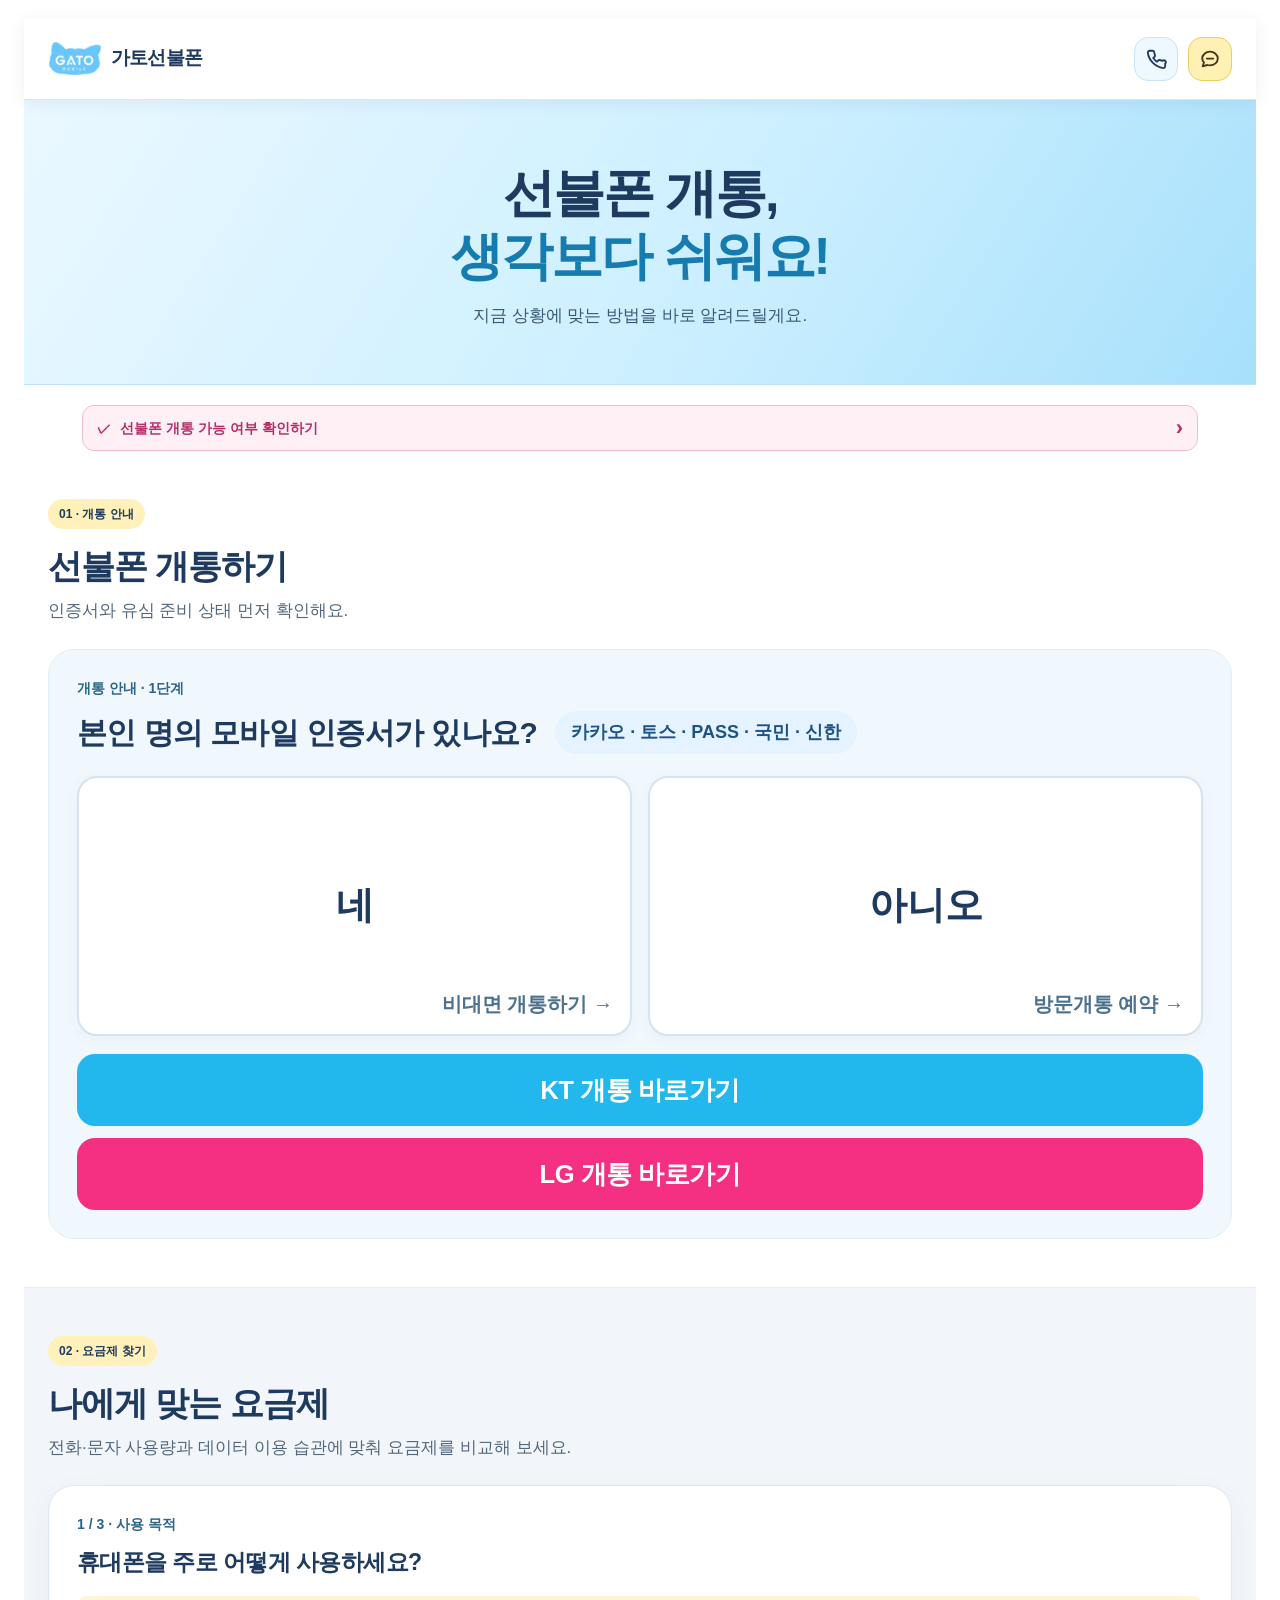
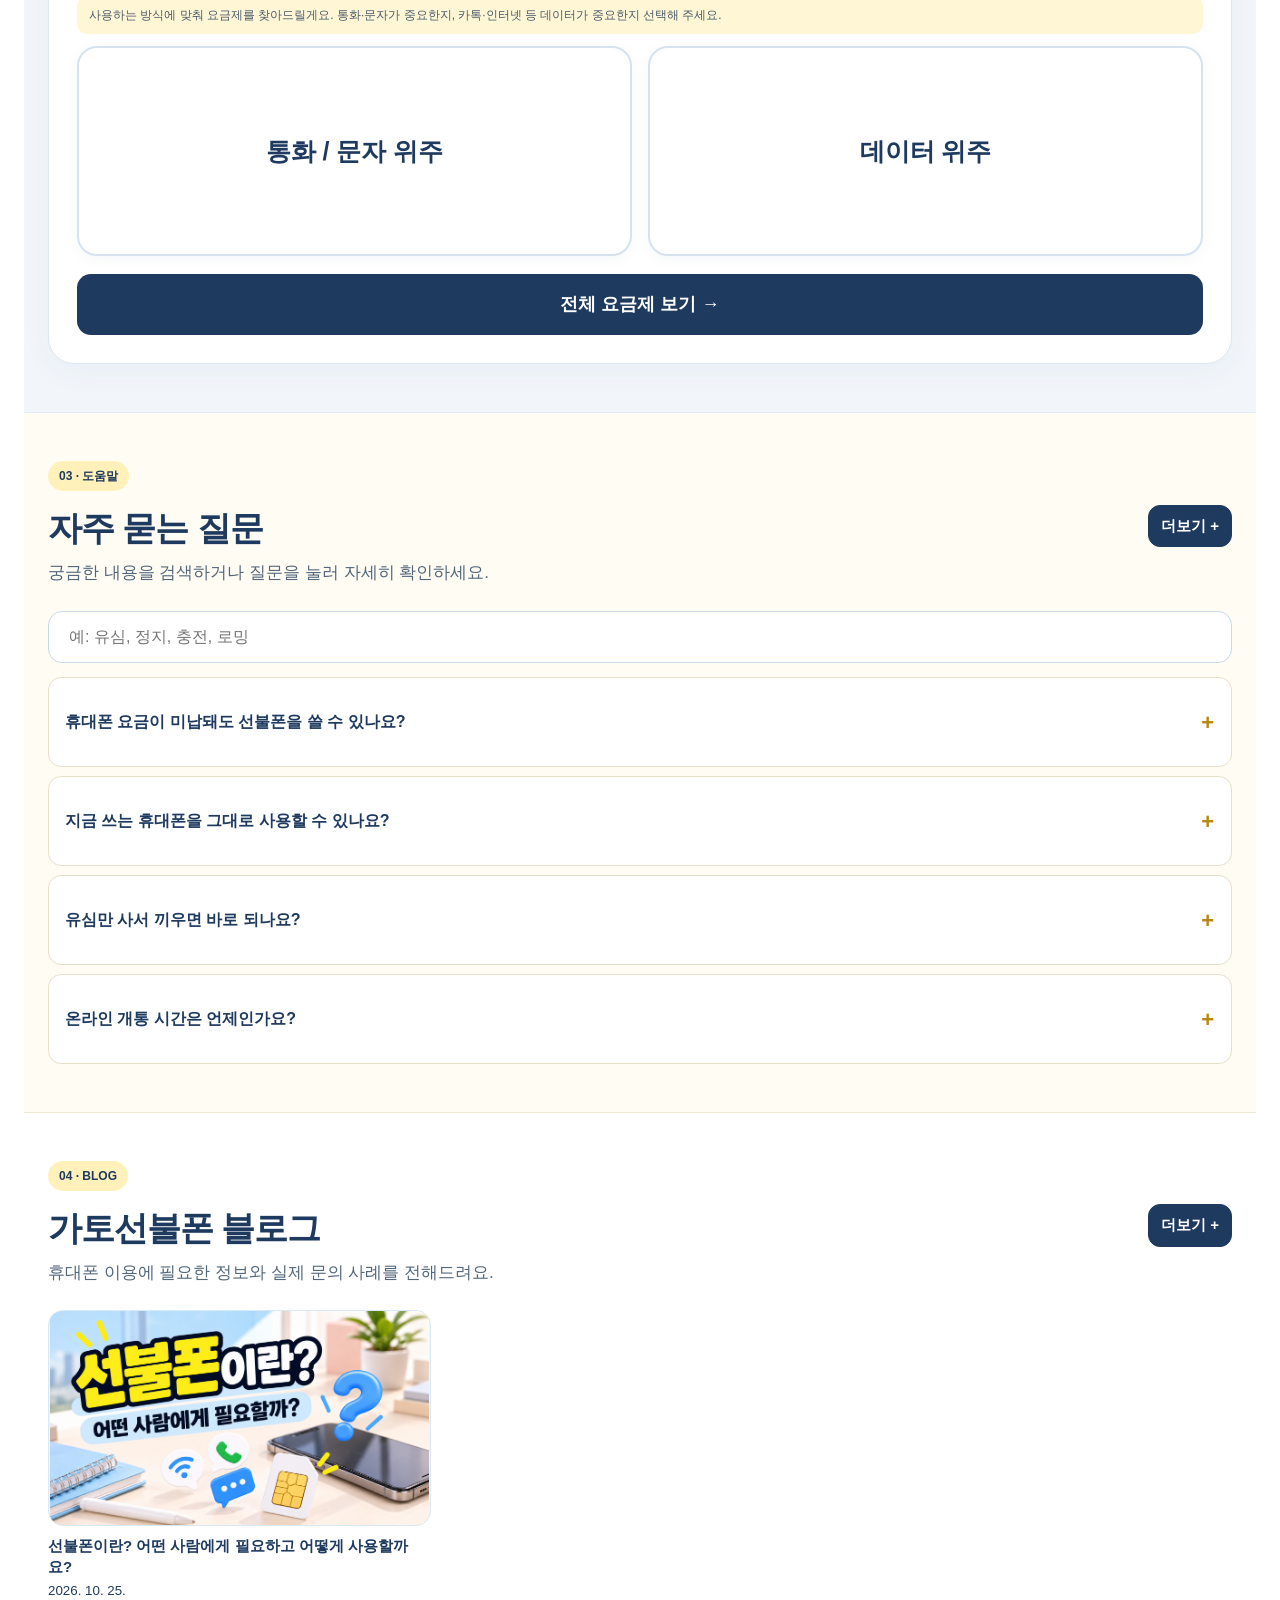
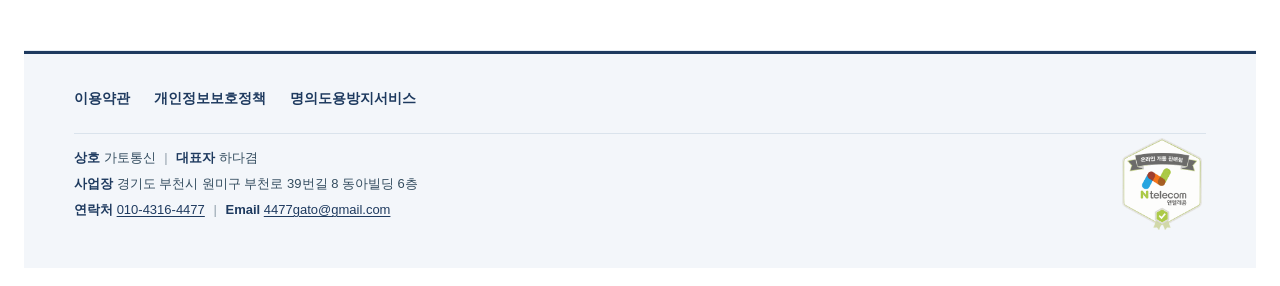
==== commit a5e11ba4: "Update activation step with inline verification methods and direct network links" ====
--- a/index.html
+++ b/index.html
@@ -312,19 +312,51 @@
 <meta name="description" content="미납·정지·직권해지 상태에서도 선불폰 개통 가능 여부를 확인하고, 나에게 맞는 요금제와 개통 방법을 알아보세요.">
 <meta name="application-name" content="가토선불폰">
 <meta name="apple-mobile-web-app-title" content="가토선불폰">
-<link rel="icon" type="image/png" sizes="32x32" href="/gato-favicon-32.png">
+<link rel="icon" type="image/webp" sizes="32x32" href="/favicon-32.webp">
 <meta property="og:type" content="website">
 <meta property="og:locale" content="ko_KR">
 <meta property="og:site_name" content="가토선불폰">
 <meta property="og:title" content="가토선불폰">
 <meta property="og:description" content="선불폰 개통, 생각보다 쉬워요! 누구나 쉽게 확인하는 개통 안내">
-<meta property="og:url" content="https://알뜰개통.kr/">
-<meta property="og:image" content="https://알뜰개통.kr/gato-site-logo.webp">
-<meta property="og:image:alt" content="가토선불폰 GATO MOBILE 로고">
-<meta name="twitter:card" content="summary">
+<meta property="og:url" content="https://xn--h49a23sumlf7l.kr/">
+<meta property="og:image" content="https://xn--h49a23sumlf7l.kr/gato-share.png">
+<meta property="og:image:width" content="1200">
+<meta property="og:image:height" content="630">
+<meta property="og:image:type" content="image/png">
+<meta property="og:image:alt" content="가토선불폰 — 선불폰 개통, 생각보다 쉬워요! 누구나 쉽게 확인하는 개통 안내">
+<meta name="twitter:card" content="summary_large_image">
 <meta name="twitter:title" content="가토선불폰">
 <meta name="twitter:description" content="선불폰 개통, 생각보다 쉬워요! 누구나 쉽게 확인하는 개통 안내">
-<meta name="twitter:image" content="https://알뜰개통.kr/gato-site-logo.webp">
+<meta name="twitter:image" content="https://xn--h49a23sumlf7l.kr/gato-share.png">
+<style id="gato-activation-quick-links">
+/* 1단계 인증 질문: 인증수단을 제목 옆에 두고, 원래 선택 기능과 카드 배치를 유지 */
+#activationApp .activation-question-row{display:flex;align-items:center;flex-wrap:wrap;gap:12px 18px;margin:0 0 22px}
+#activationApp .activation-question-row .question{margin:0;font-size:clamp(22px,2.4vw,30px);line-height:1.3}
+#activationApp .activation-methods{display:inline-flex;align-items:center;padding:8px 16px;border-radius:999px;background:#e5f2ff;color:#1d5484;font-size:clamp(13px,1.45vw,18px);font-weight:800;white-space:nowrap}
+#activationApp .choices{max-width:100%!important;gap:16px!important}
+#activationApp .choices .choice{aspect-ratio:1.9 / 1!important;min-height:260px!important;justify-content:center!important;gap:16px!important}
+#activationApp .choice .choice-title{font-size:clamp(26px,3vw,38px)!important}
+#activationApp .choice .choice-caption{font-size:clamp(15px,1.6vw,20px)!important}
+#activationApp .quick-activation{display:grid;grid-template-columns:1fr;gap:12px;margin-top:18px}
+#activationApp .quick-activation a{display:flex;align-items:center;justify-content:center;min-height:72px;border-radius:18px;color:#fff!important;font-size:clamp(19px,2vw,26px);font-weight:900;letter-spacing:-.5px;text-decoration:none}
+#activationApp .quick-activation .quick-kt{background:#22b8ed}
+#activationApp .quick-activation .quick-lg{background:#f52f82}
+#activationApp .quick-activation a:focus-visible{outline:3px solid #173f59;outline-offset:3px}
+@media(max-width:700px){
+ #activationApp .activation-question-row{align-items:flex-start;gap:8px;margin-bottom:16px}
+ #activationApp .activation-question-row .question{font-size:21px}
+ #activationApp .activation-methods{font-size:12px;padding:6px 10px}
+ #activationApp .choices{gap:10px!important}
+ #activationApp .choices .choice{aspect-ratio:1.15 / 1!important;min-height:150px!important;padding:12px!important}
+ #activationApp .quick-activation a{min-height:60px;font-size:18px}
+}
+@media(max-width:380px){
+ #activationApp .choices{grid-template-columns:repeat(2,minmax(0,1fr))!important}
+ #activationApp .choices .choice{aspect-ratio:1 / 1!important;min-height:128px!important}
+ #activationApp .choice .choice-title{font-size:23px!important}
+ #activationApp .choice .choice-caption{font-size:12px!important}
+}
+</style>
 </head>
 <body><form name="visit-request" method="POST" data-netlify="true" netlify-honeypot="bot-field" action="/request-received.html" hidden><input name="form-name" value="visit-request"><input name="bot-field"><input name="contact"><textarea name="message"></textarea><input name="privacy-consent"></form><div class="shell">
 <header class="header"><a class="brand" href="/" aria-label="가토선불폰 처음 화면으로 돌아가기"><img alt="GATO MOBILE 로고" src="[data-uri]"/><strong>가토선불폰</strong></a><nav class="header-contact" aria-label="연락하기">
@@ -423,7 +455,7 @@
 const contact=()=>`<a class="action" href="${LINKS.kakao}" target="_blank" rel="noopener">카카오톡 채널 가토 연결</a><button class="action secondary" onclick="callManager()">전화하기</button>`;
 function callManager(){if(LINKS.phone){location.href='tel:'+LINKS.phone}else{alert('전화번호 연결 준비 중입니다. 카카오톡 채널 가토를 이용해 주세요.')}}
 function renderActivation(){
- if(activationStep===0)a.innerHTML=`<div class="progress">개통 안내 · 1단계</div><h3 class="question">본인 명의 모바일 인증서가 있나요?</h3><div class="choices">${opt('<span class="choice-title">네</span><span class="choice-caption">비대면 개통하기 →</span>','setCert(1)')}${opt('<span class="choice-title">아니오</span><span class="choice-caption">방문개통 예약 →</span>','setCert(0)')}</div><p class="mini">카카오 · 토스 · PASS · 국민 · 신한 등</p>`;
+ if(activationStep===0)a.innerHTML=`<div class="progress">개통 안내 · 1단계</div><div class="activation-question-row"><h3 class="question">본인 명의 모바일 인증서가 있나요?</h3><span class="activation-methods">카카오 · 토스 · PASS · 국민 · 신한</span></div><div class="choices">${opt('<span class="choice-title">네</span><span class="choice-caption">비대면 개통하기 →</span>','setCert(1)')}${opt('<span class="choice-title">아니오</span><span class="choice-caption">방문개통 예약 →</span>','setCert(0)')}</div><div class="quick-activation"><a class="quick-kt" href="https://www.n-telecom.co.kr/gatoshop/view/open/kt/face_auth.aspx">KT 개통 바로가기</a><a class="quick-lg" href="https://www.n-telecom.co.kr/gatoshop/view/open/lg/face_auth.aspx">LG 개통 바로가기</a></div>`;
  if(activationStep===1)a.innerHTML=`<div class="progress">개통 안내 · 2단계</div><h3 class="question">사용할 유심을 가지고 있나요?</h3><div class="choices">${opt('네, 있어요','setSim(1)')}${opt('아니오, 없어요','setSim(0)')}</div><button class="back" onclick="goA(0)">이전 질문</button>`;
  if(activationStep===3){let noSim=sim==='no',unknown=false;let html=`<div class="progress">개통 방법 안내</div><h3 class="question">개통 준비 안내</h3>`;
  if(noSim)html+=`<div class="result"><h3>유심을 먼저 준비해 주세요</h3><p>아래 제품 중 이용할 통신망에 맞는 유심을 준비해 주세요.</p><div class="simproducts"><div class="simitem"><div class="simphoto"><img src="[data-uri]" alt="KT 바로유심 제품 이미지"></div><div class="simdesc"><strong>KT 바로유심</strong><b>8,800원</b><small>CU · GS25 · 세븐일레븐 · 이마트24</small></div></div><div class="simitem"><div class="simphoto"><img src="[data-uri]" alt="LG 모두의 원칩 제품 이미지"></div><div class="simdesc"><strong>LG 모두의 원칩</strong><b>8,800원</b><small>이마트24 · 스토리웨이 · 배민B마트</small></div></div><div class="simitem"><div class="simphoto"><img src="[data-uri]" alt="다이소 고고비 제품 이미지"></div><div class="simdesc"><strong>다이소 고고비</strong><b>5,000원</b><small>다이소 · LG망 전용 · NFC 미지원</small></div></div></div><p style="margin-top:18px">eSIM 지원 휴대폰이라면 유심 구매 없이 개통할 수 있어요. (LG망 전용)</p><a class="action" style="background:#DB2777!important;border-color:#DB2777!important;color:#fff!important" href="https://www.n-telecom.co.kr/gatoshop/view/open/lg/face_auth.aspx">eSIM 개통하기</a>${contact()}</div>`;
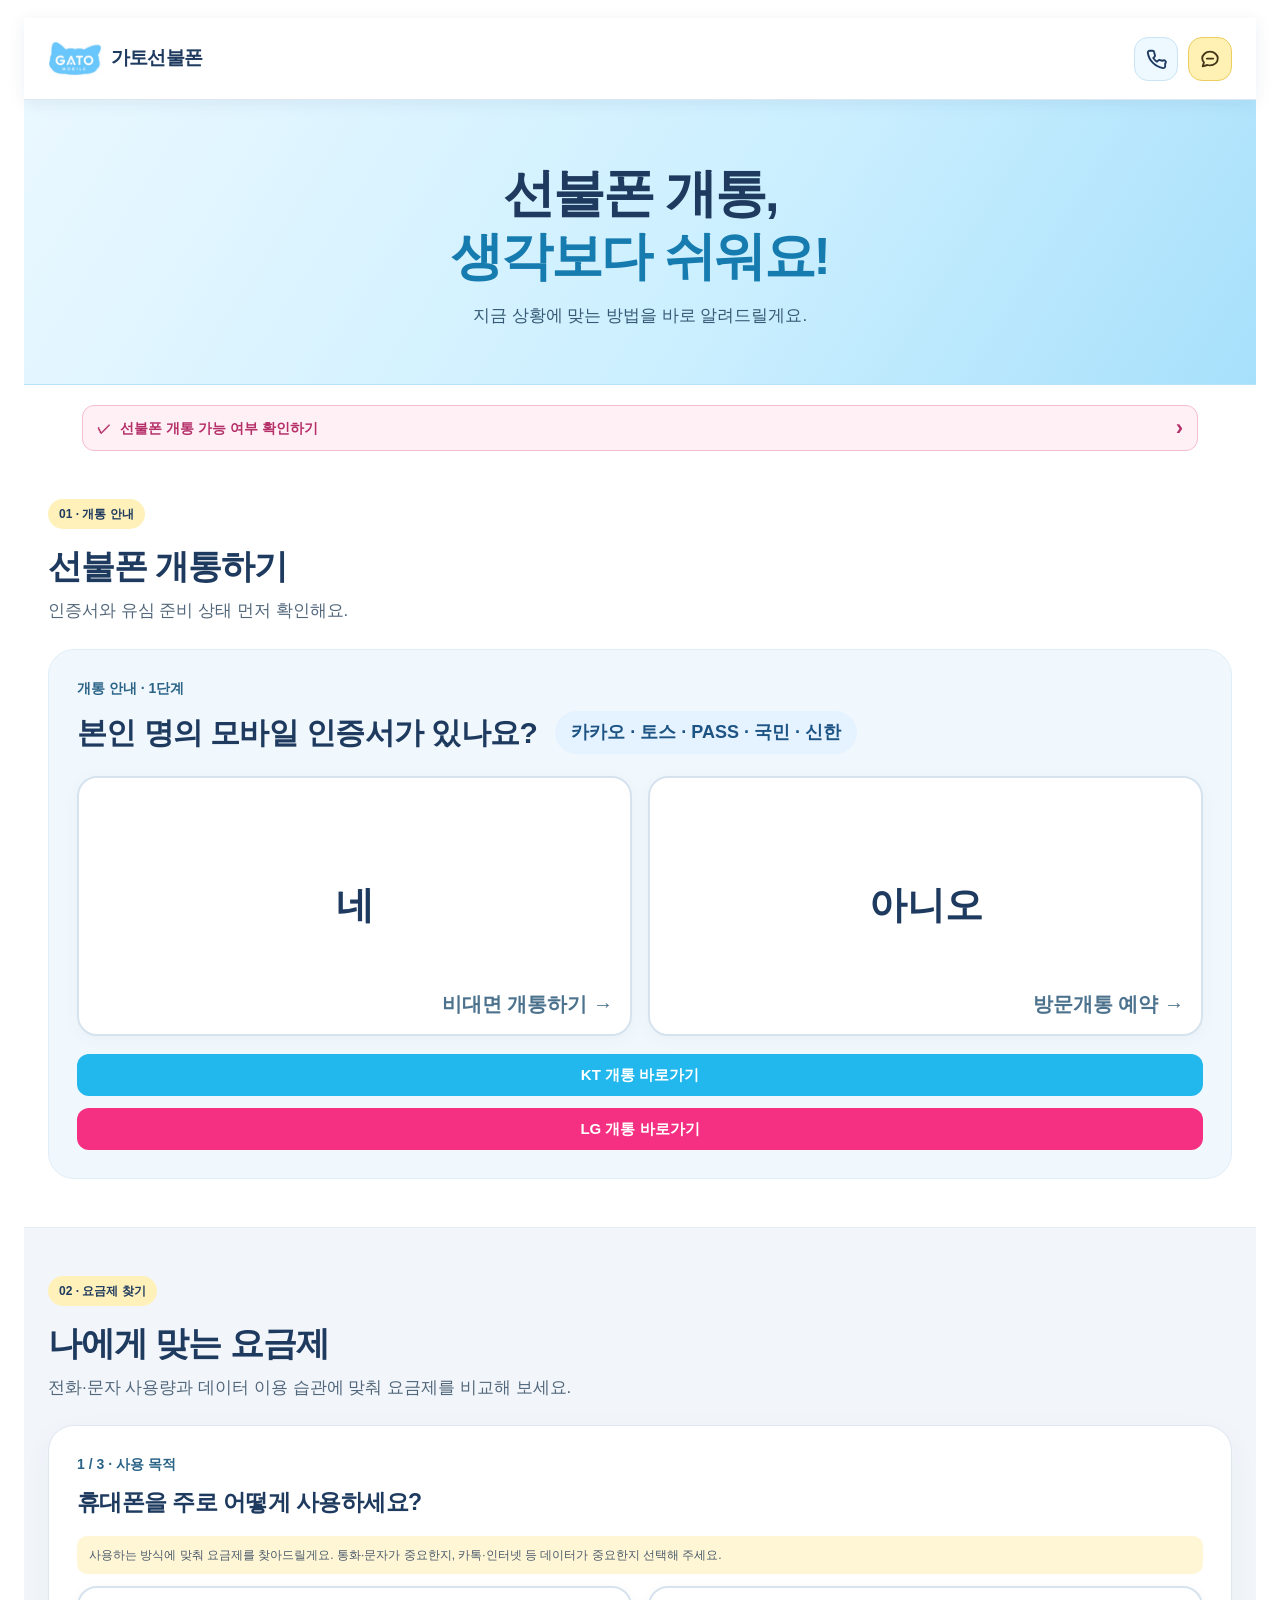
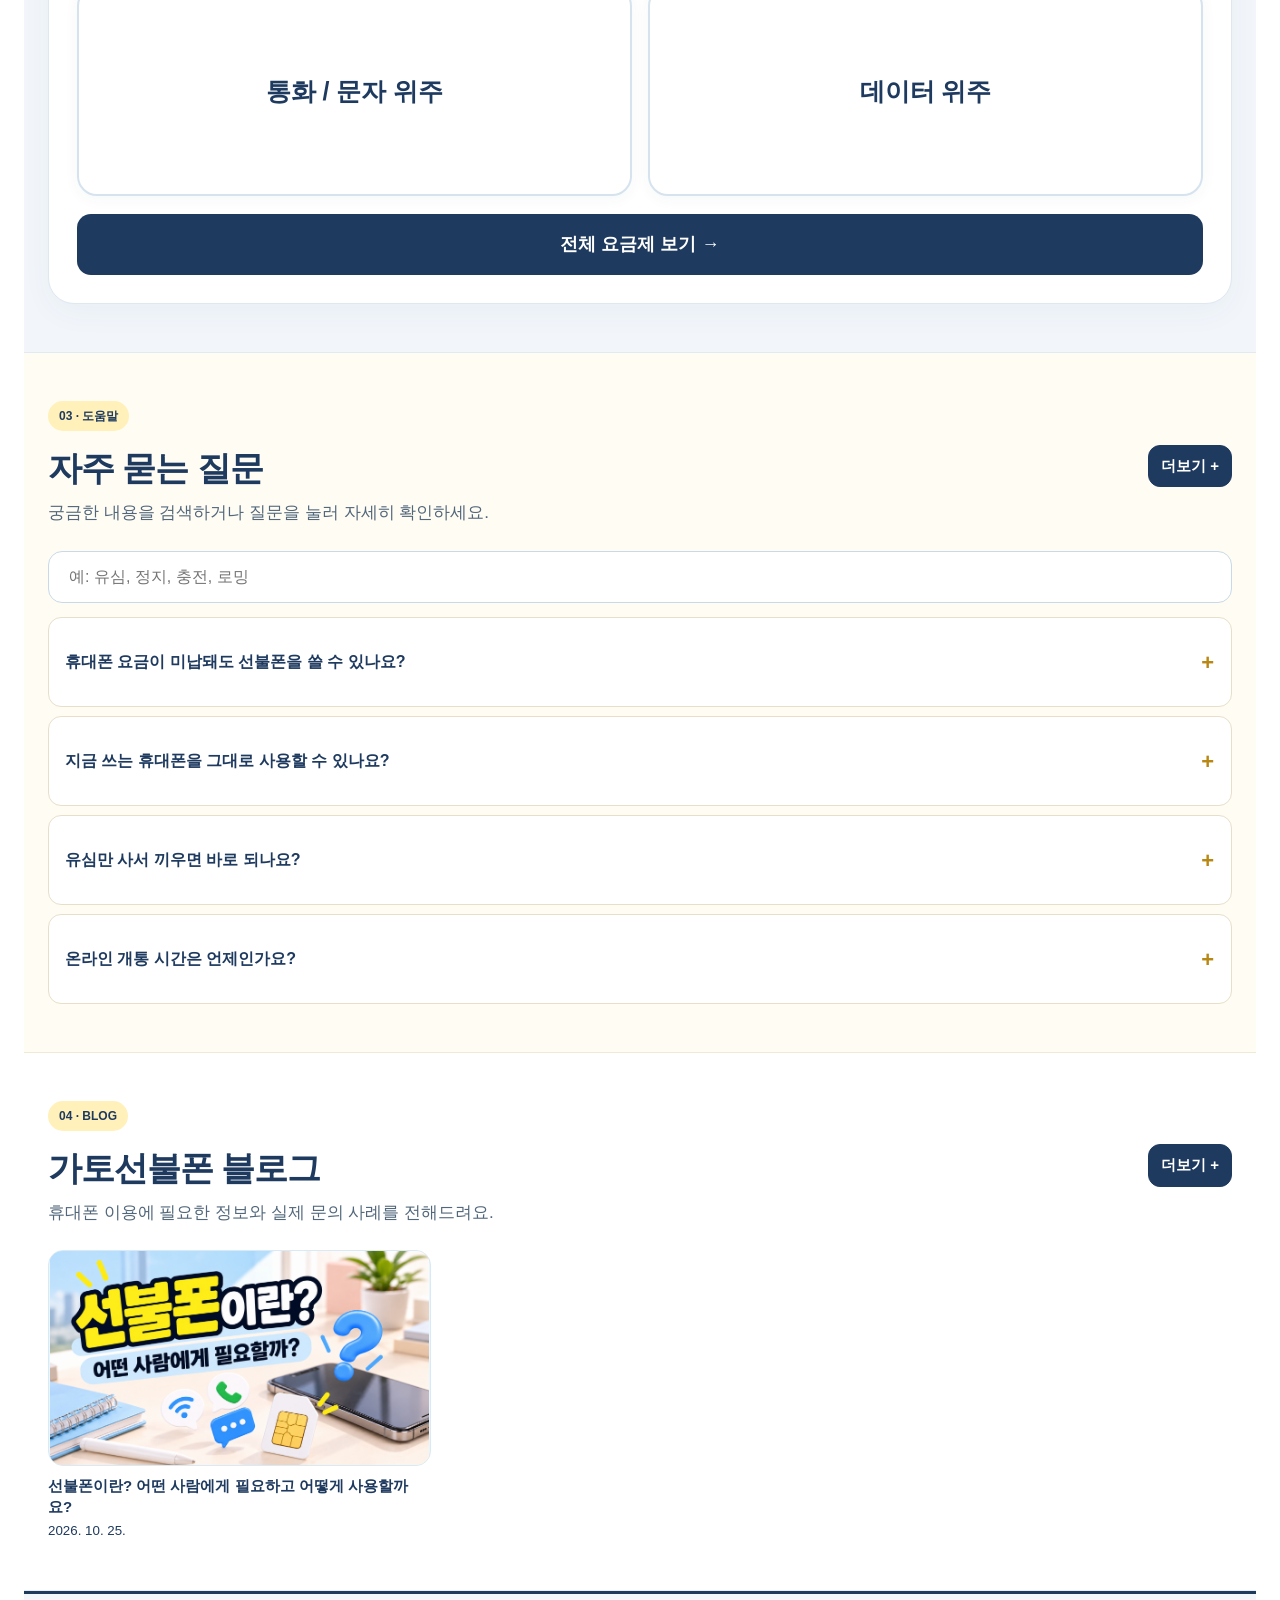
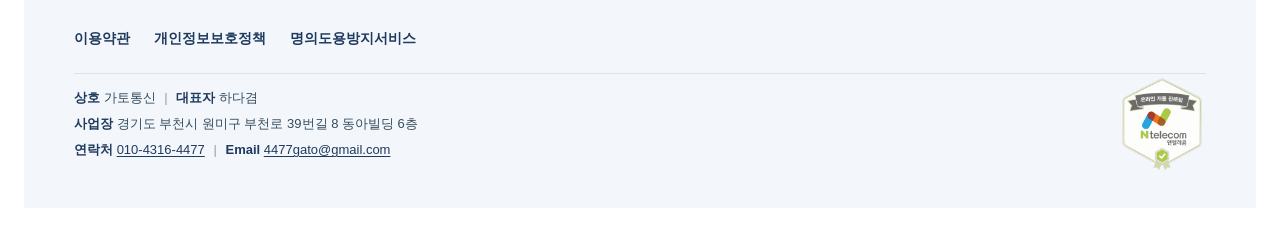
==== commit a1c3c149: "Match desktop quick activation buttons to FAQ link sizing and typography" ====
--- a/index.html
+++ b/index.html
@@ -338,7 +338,7 @@
 #activationApp .choice .choice-title{font-size:clamp(26px,3vw,38px)!important}
 #activationApp .choice .choice-caption{font-size:clamp(15px,1.6vw,20px)!important}
 #activationApp .quick-activation{display:grid;grid-template-columns:1fr;gap:12px;margin-top:18px}
-#activationApp .quick-activation a{display:flex;align-items:center;justify-content:center;min-height:72px;border-radius:18px;color:#fff!important;font-size:clamp(19px,2vw,26px);font-weight:900;letter-spacing:-.5px;text-decoration:none}
+#activationApp .quick-activation a{display:flex;align-items:center;justify-content:center;min-height:42px;padding:9px 12px;border-radius:12px;color:#fff!important;font-size:15px;font-weight:800;letter-spacing:0;text-decoration:none}
 #activationApp .quick-activation .quick-kt{background:#22b8ed}
 #activationApp .quick-activation .quick-lg{background:#f52f82}
 #activationApp .quick-activation a:focus-visible{outline:3px solid #173f59;outline-offset:3px}
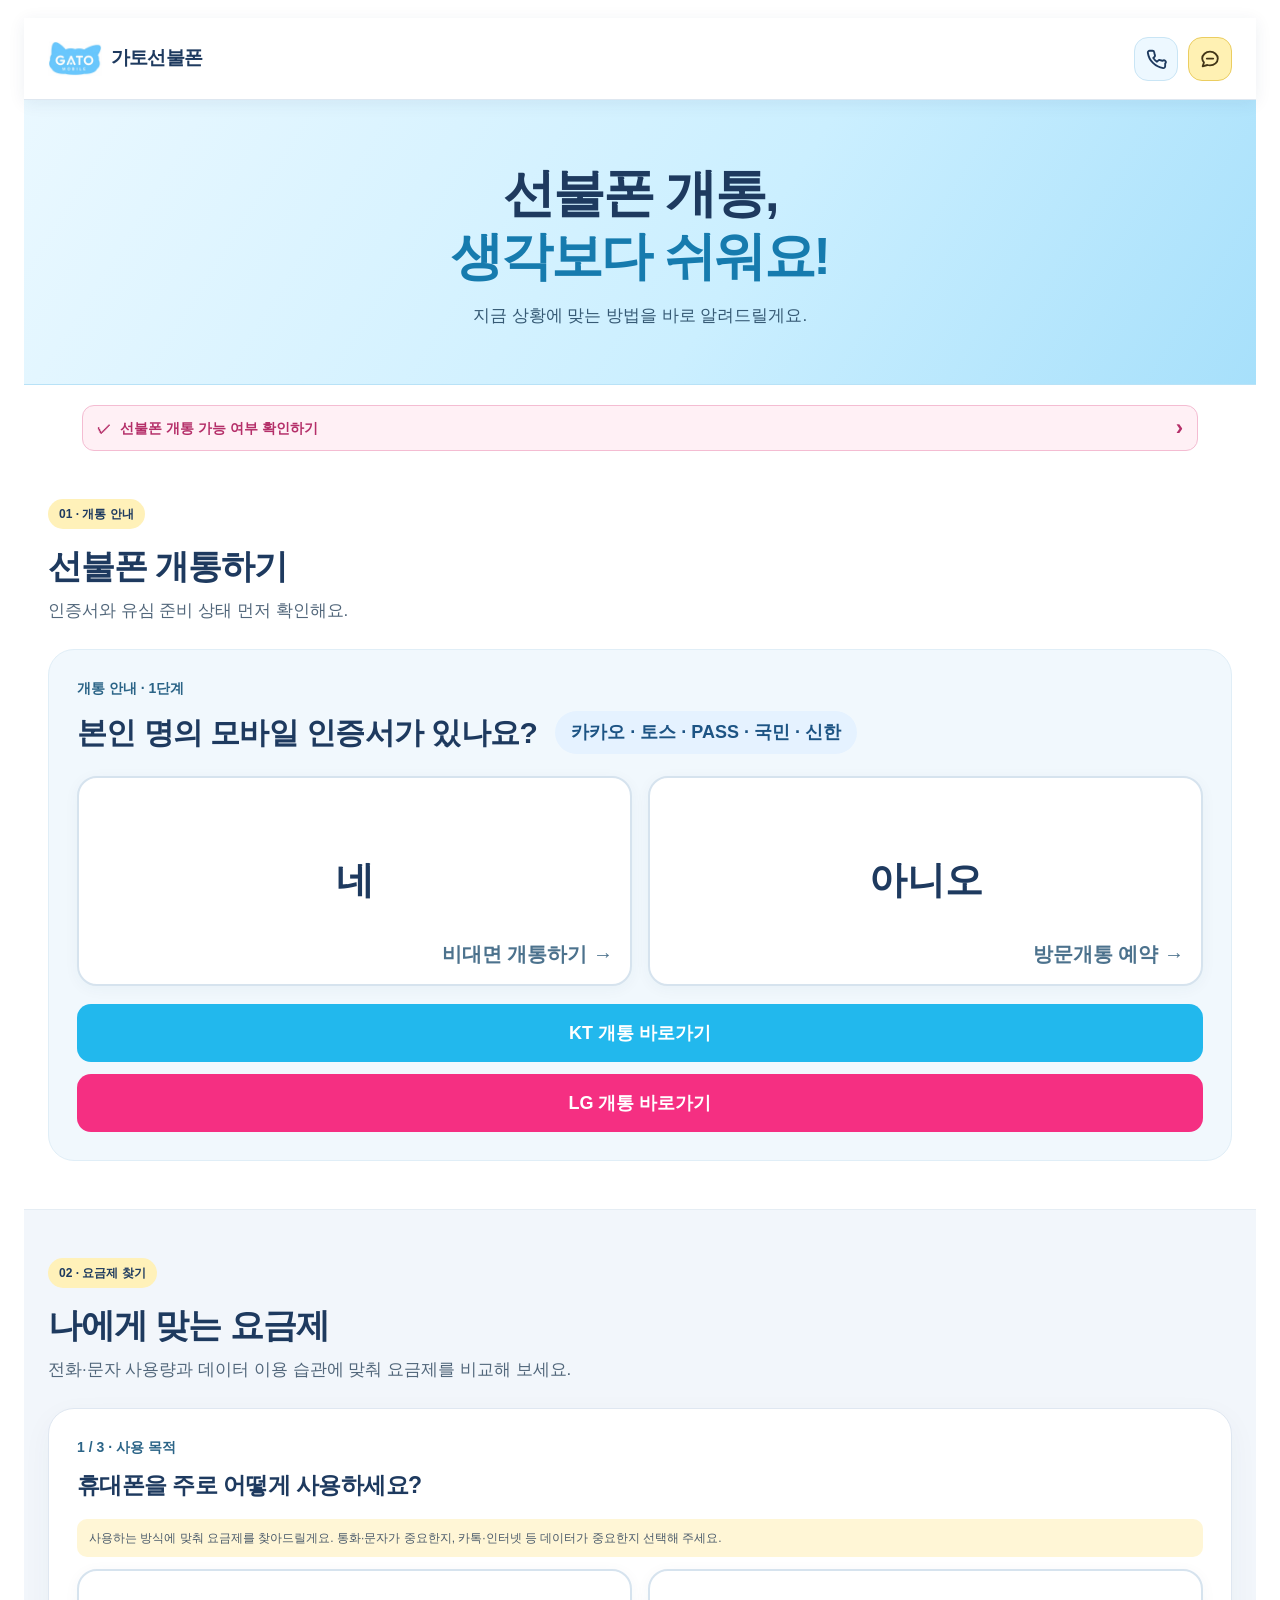
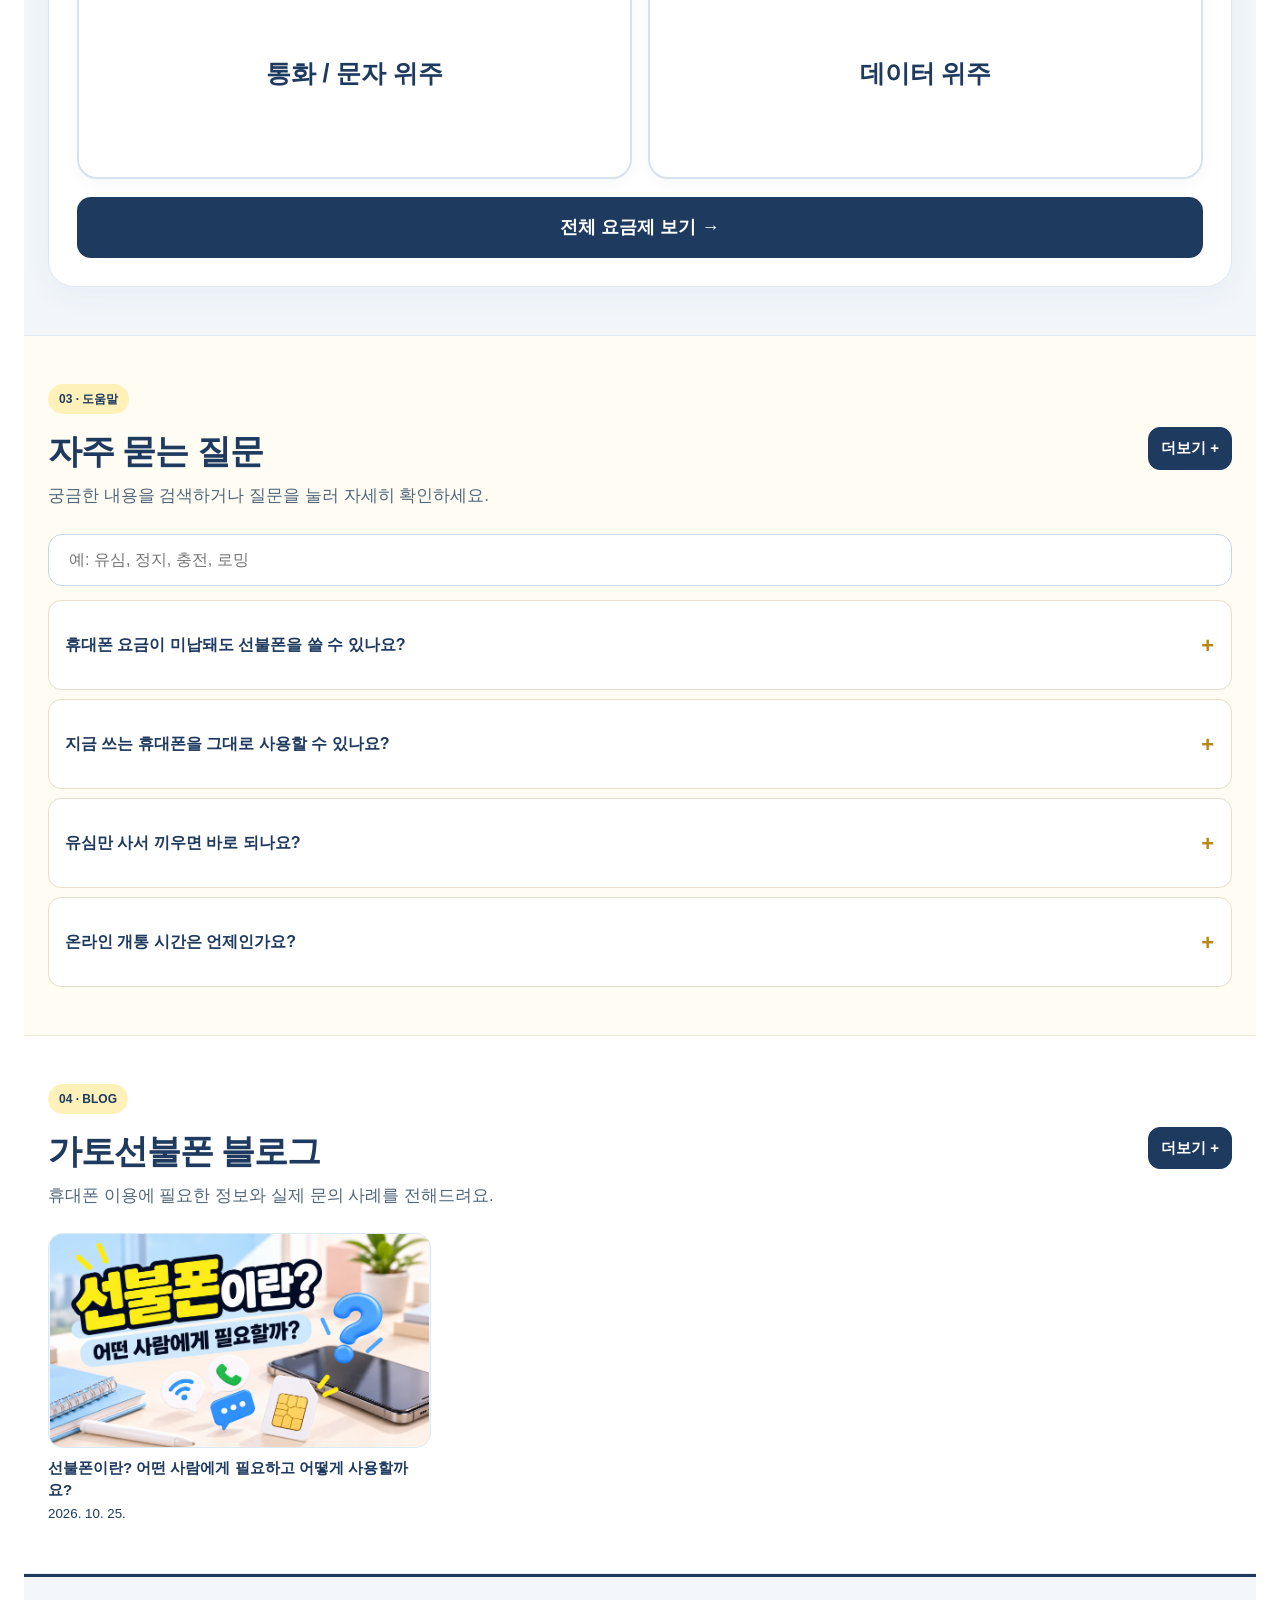
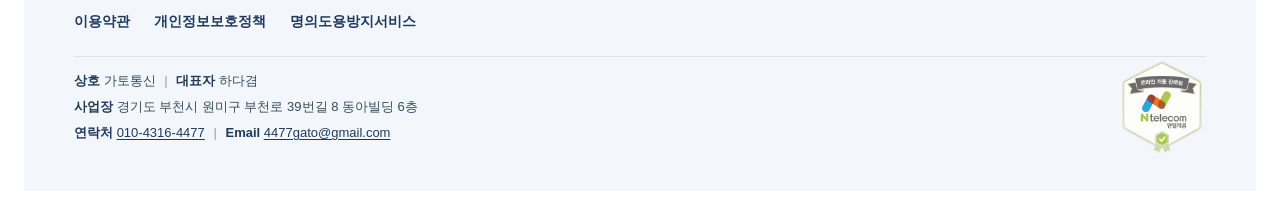
==== commit 111b8588: "Match activation choices to plan-purpose proportions and quick links to full-plan button" ====
--- a/index.html
+++ b/index.html
@@ -334,11 +334,11 @@
 #activationApp .activation-question-row .question{margin:0;font-size:clamp(22px,2.4vw,30px);line-height:1.3}
 #activationApp .activation-methods{display:inline-flex;align-items:center;padding:8px 16px;border-radius:999px;background:#e5f2ff;color:#1d5484;font-size:clamp(13px,1.45vw,18px);font-weight:800;white-space:nowrap}
 #activationApp .choices{max-width:100%!important;gap:16px!important}
-#activationApp .choices .choice{aspect-ratio:1.9 / 1!important;min-height:260px!important;justify-content:center!important;gap:16px!important}
+#activationApp .choices .choice{aspect-ratio:3 / 1!important;min-height:0!important;padding:15px 18px!important;justify-content:center!important;gap:12px!important}
 #activationApp .choice .choice-title{font-size:clamp(26px,3vw,38px)!important}
 #activationApp .choice .choice-caption{font-size:clamp(15px,1.6vw,20px)!important}
 #activationApp .quick-activation{display:grid;grid-template-columns:1fr;gap:12px;margin-top:18px}
-#activationApp .quick-activation a{display:flex;align-items:center;justify-content:center;min-height:42px;padding:9px 12px;border-radius:12px;color:#fff!important;font-size:15px;font-weight:800;letter-spacing:0;text-decoration:none}
+#activationApp .quick-activation a{display:flex;align-items:center;justify-content:center;min-height:58px;padding:17px 12px;margin-top:0;border:0;border-radius:14px;color:#fff!important;font-size:18px;font-weight:900;line-height:1.35;letter-spacing:0;text-decoration:none}
 #activationApp .quick-activation .quick-kt{background:#22b8ed}
 #activationApp .quick-activation .quick-lg{background:#f52f82}
 #activationApp .quick-activation a:focus-visible{outline:3px solid #173f59;outline-offset:3px}
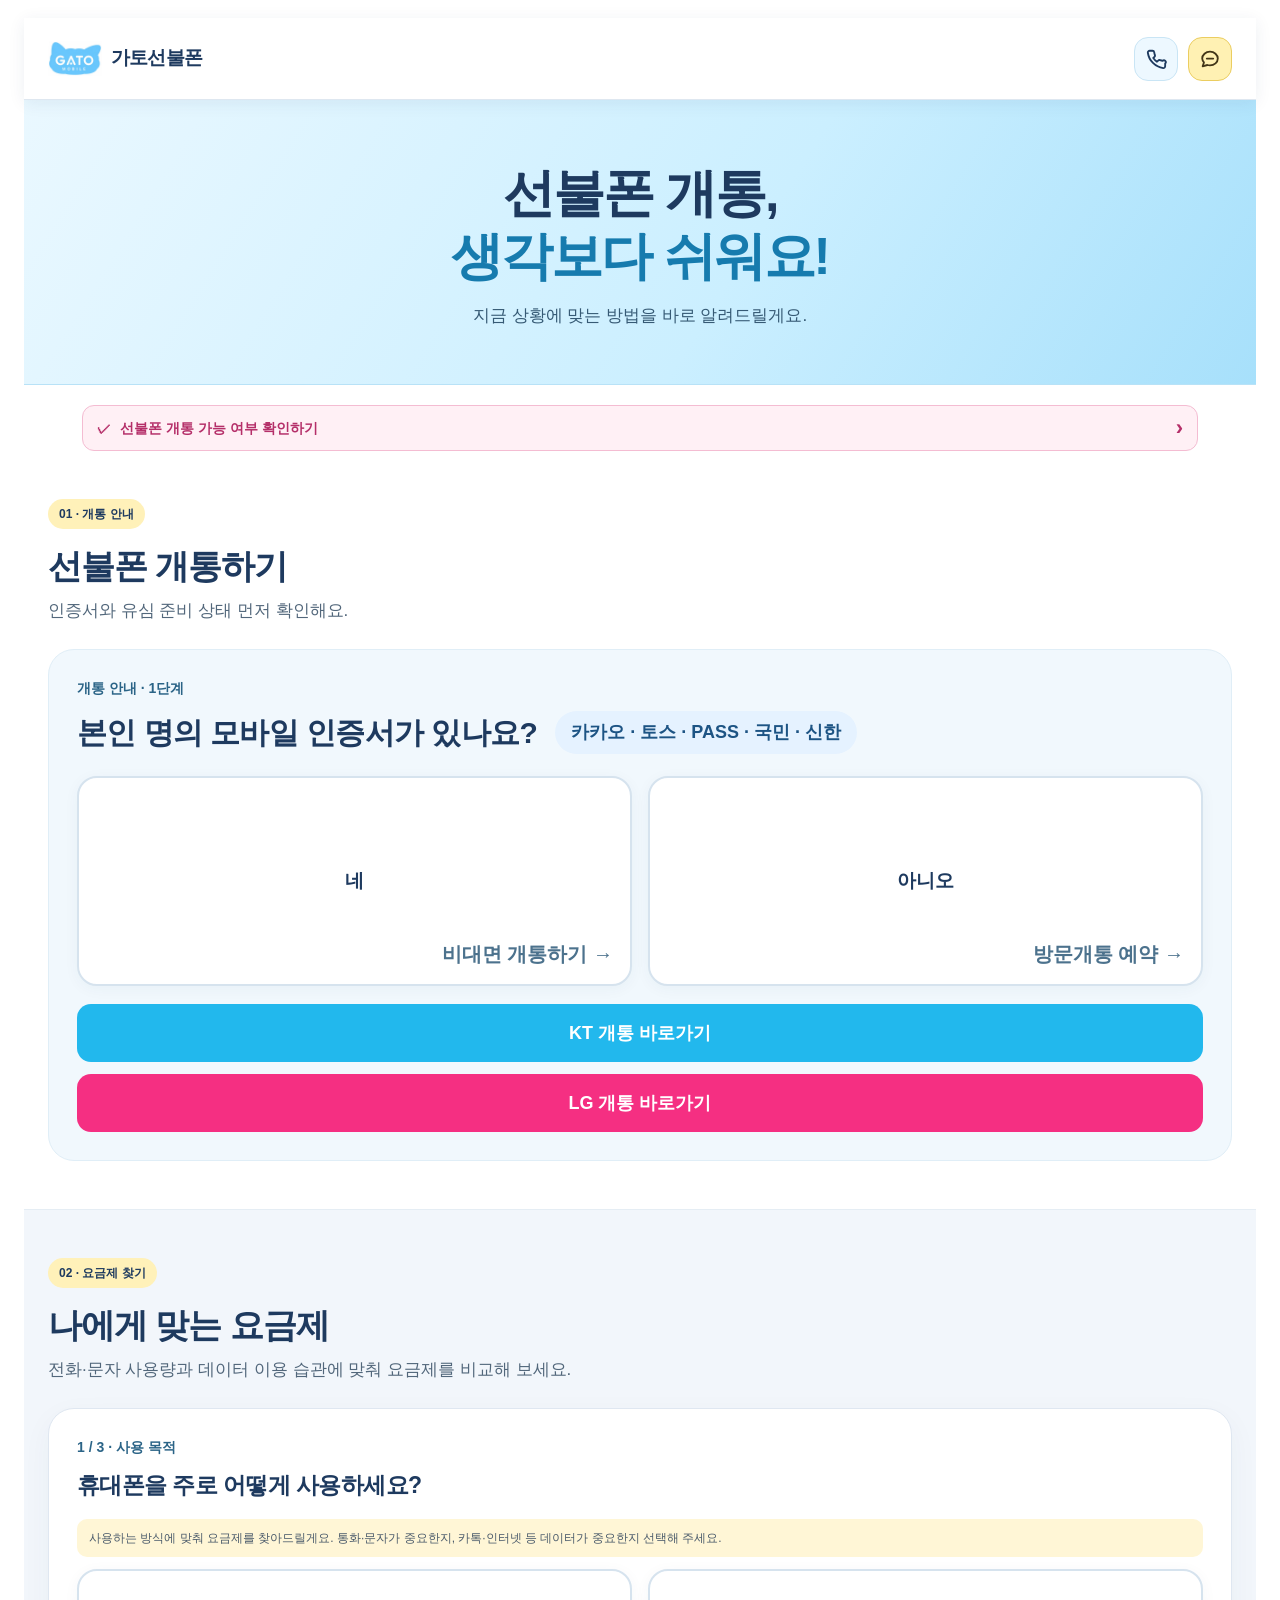
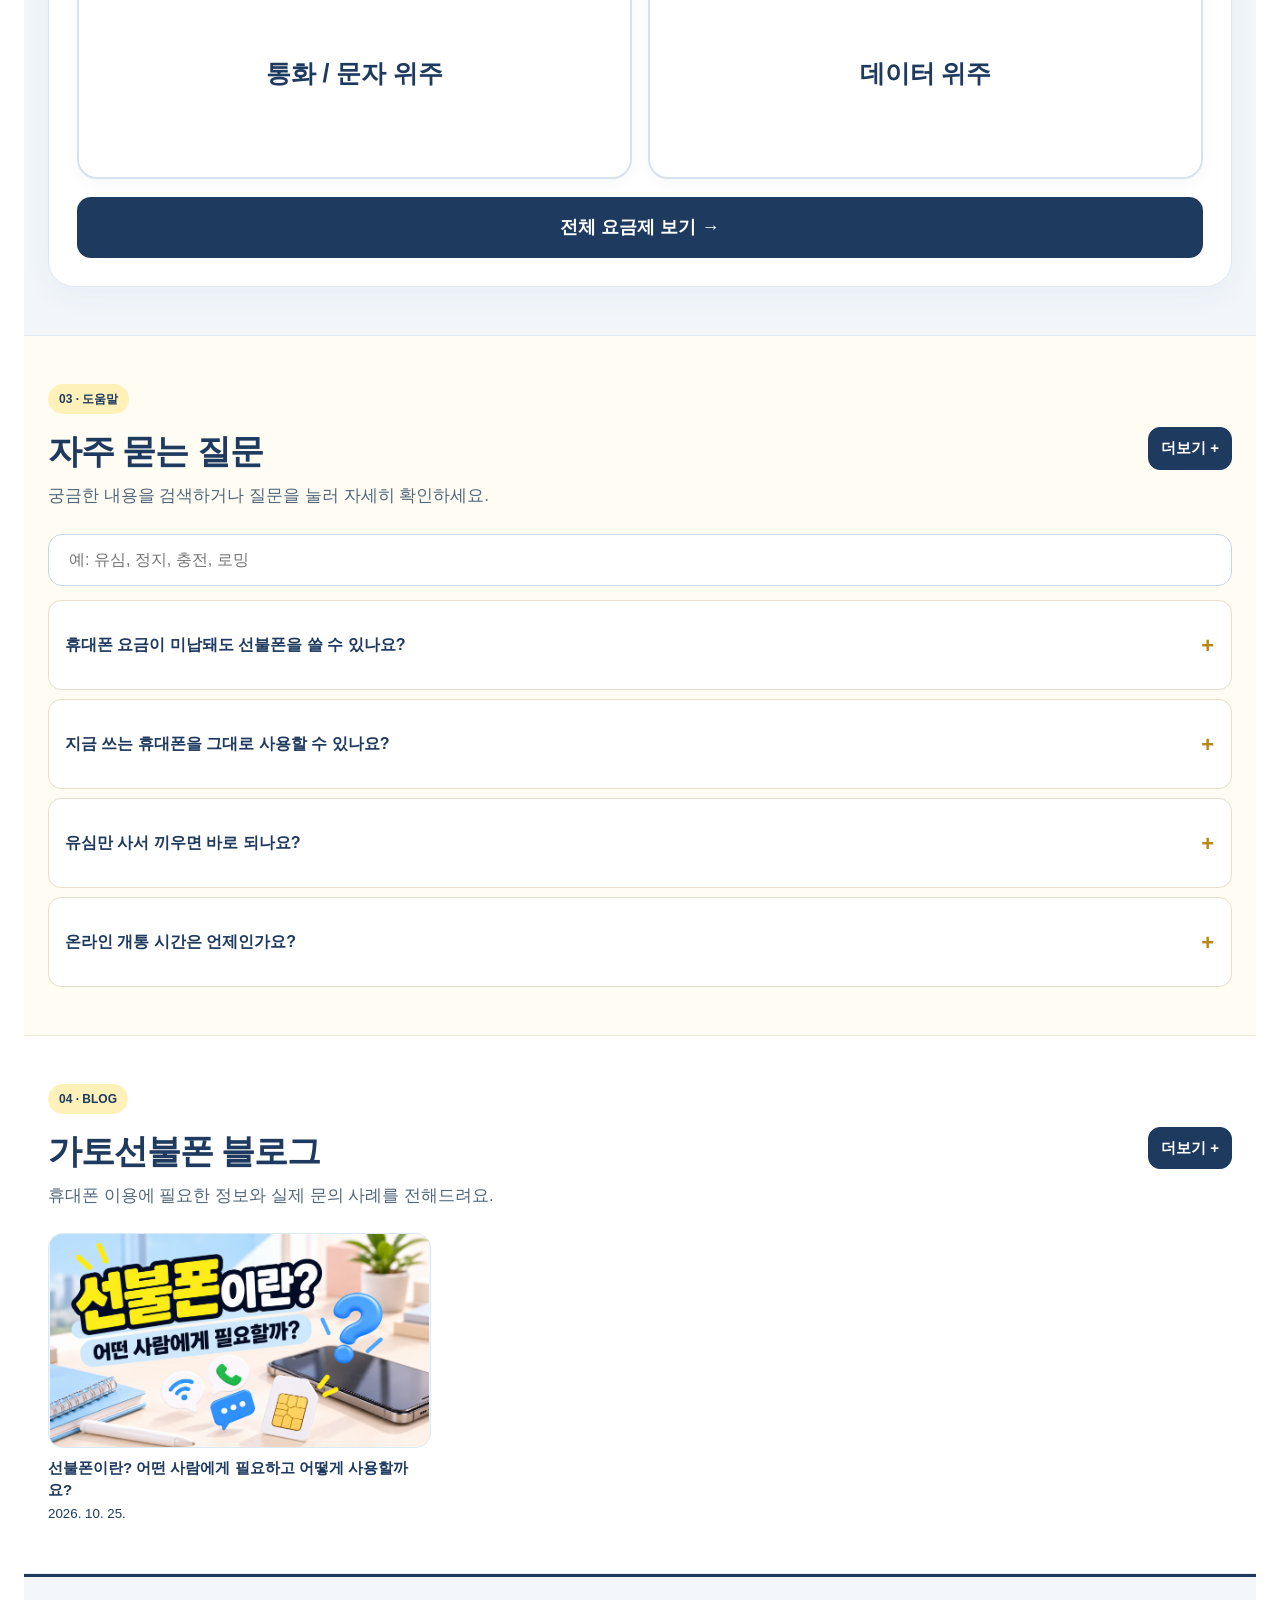
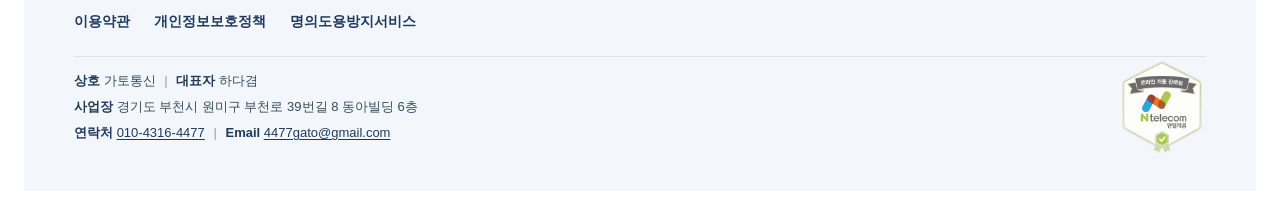
==== commit 030e0468: "Refine activation button typography to match plan choices" ====
--- a/index.html
+++ b/index.html
@@ -335,10 +335,10 @@
 #activationApp .activation-methods{display:inline-flex;align-items:center;padding:8px 16px;border-radius:999px;background:#e5f2ff;color:#1d5484;font-size:clamp(13px,1.45vw,18px);font-weight:800;white-space:nowrap}
 #activationApp .choices{max-width:100%!important;gap:16px!important}
 #activationApp .choices .choice{aspect-ratio:3 / 1!important;min-height:0!important;padding:15px 18px!important;justify-content:center!important;gap:12px!important}
-#activationApp .choice .choice-title{font-size:clamp(26px,3vw,38px)!important}
+#activationApp .choice .choice-title{font-size:19px!important;font-weight:800!important}
 #activationApp .choice .choice-caption{font-size:clamp(15px,1.6vw,20px)!important}
 #activationApp .quick-activation{display:grid;grid-template-columns:1fr;gap:12px;margin-top:18px}
-#activationApp .quick-activation a{display:flex;align-items:center;justify-content:center;min-height:58px;padding:17px 12px;margin-top:0;border:0;border-radius:14px;color:#fff!important;font-size:18px;font-weight:900;line-height:1.35;letter-spacing:0;text-decoration:none}
+#activationApp .quick-activation a{display:flex;align-items:center;justify-content:center;min-height:58px;padding:17px 12px;margin-top:0;border:0;border-radius:14px;color:#fff!important;font-size:18px;font-weight:700;line-height:1.35;letter-spacing:0;text-decoration:none}
 #activationApp .quick-activation .quick-kt{background:#22b8ed}
 #activationApp .quick-activation .quick-lg{background:#f52f82}
 #activationApp .quick-activation a:focus-visible{outline:3px solid #173f59;outline-offset:3px}
@@ -353,7 +353,7 @@
 @media(max-width:380px){
  #activationApp .choices{grid-template-columns:repeat(2,minmax(0,1fr))!important}
  #activationApp .choices .choice{aspect-ratio:1 / 1!important;min-height:128px!important}
- #activationApp .choice .choice-title{font-size:23px!important}
+ #activationApp .choice .choice-title{font-size:19px!important;font-weight:800!important}
  #activationApp .choice .choice-caption{font-size:12px!important}
 }
 </style>
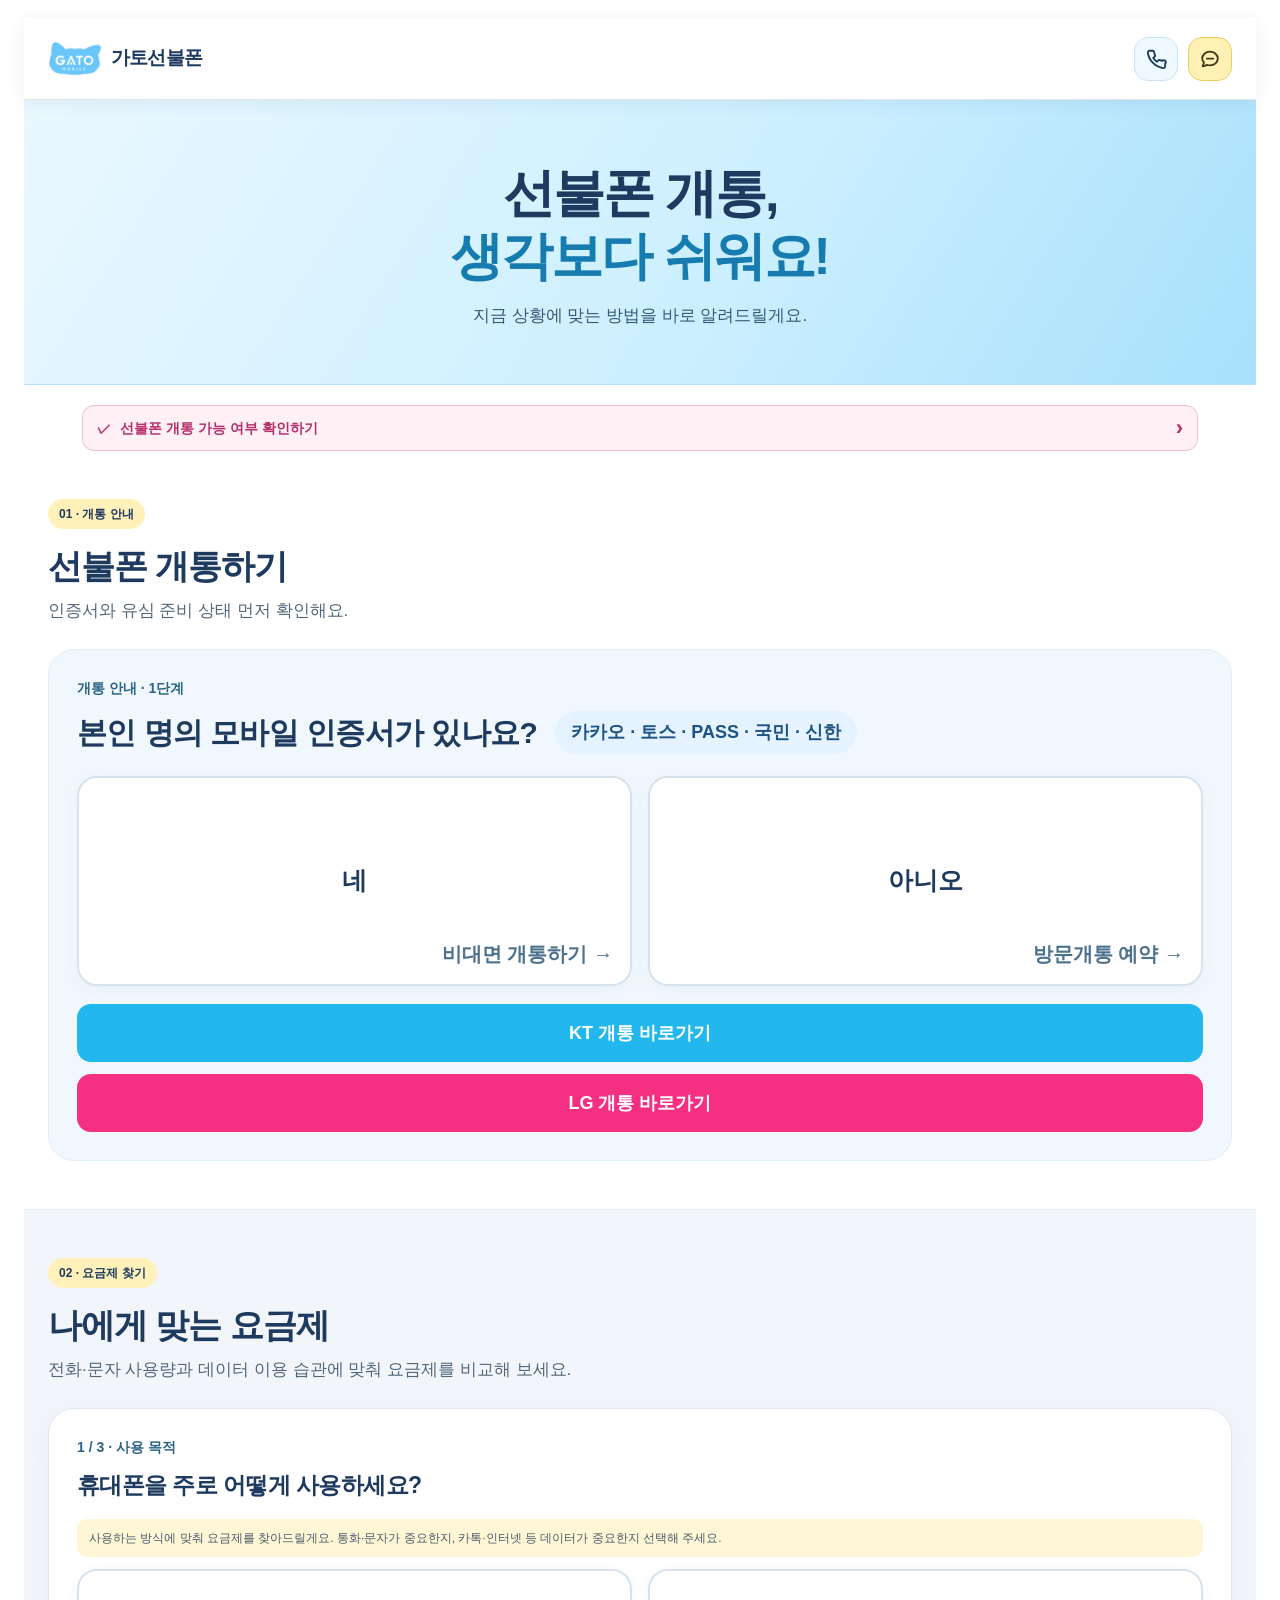
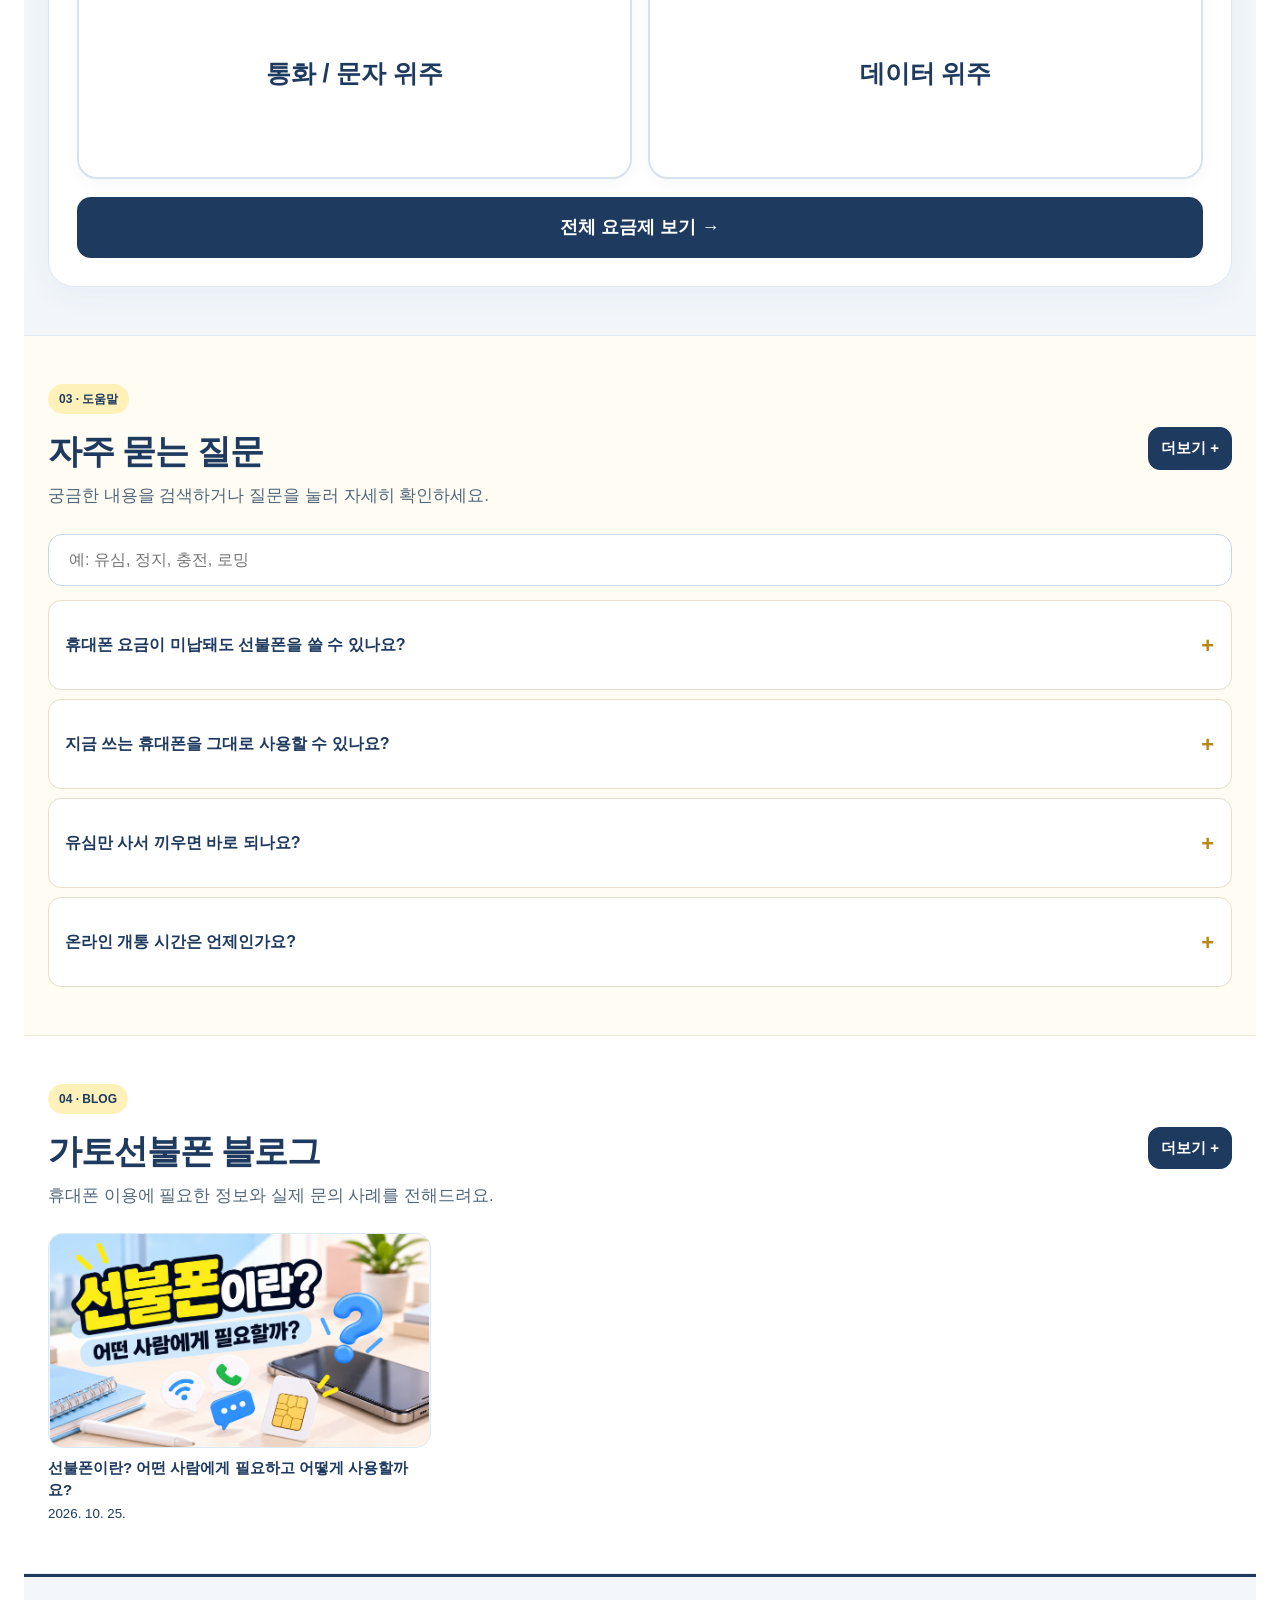
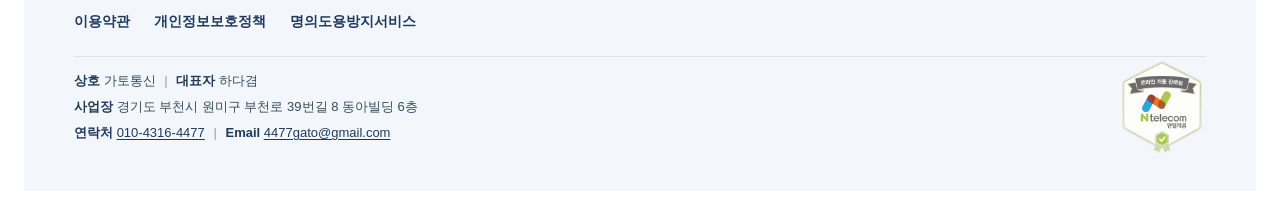
==== commit 86195239: "Match activation answer text size to plan purpose choices" ====
--- a/index.html
+++ b/index.html
@@ -335,7 +335,7 @@
 #activationApp .activation-methods{display:inline-flex;align-items:center;padding:8px 16px;border-radius:999px;background:#e5f2ff;color:#1d5484;font-size:clamp(13px,1.45vw,18px);font-weight:800;white-space:nowrap}
 #activationApp .choices{max-width:100%!important;gap:16px!important}
 #activationApp .choices .choice{aspect-ratio:3 / 1!important;min-height:0!important;padding:15px 18px!important;justify-content:center!important;gap:12px!important}
-#activationApp .choice .choice-title{font-size:19px!important;font-weight:800!important}
+#activationApp .choice .choice-title{font-size:clamp(19px,2vw,25px)!important;font-weight:800!important}
 #activationApp .choice .choice-caption{font-size:clamp(15px,1.6vw,20px)!important}
 #activationApp .quick-activation{display:grid;grid-template-columns:1fr;gap:12px;margin-top:18px}
 #activationApp .quick-activation a{display:flex;align-items:center;justify-content:center;min-height:58px;padding:17px 12px;margin-top:0;border:0;border-radius:14px;color:#fff!important;font-size:18px;font-weight:700;line-height:1.35;letter-spacing:0;text-decoration:none}
@@ -353,7 +353,7 @@
 @media(max-width:380px){
  #activationApp .choices{grid-template-columns:repeat(2,minmax(0,1fr))!important}
  #activationApp .choices .choice{aspect-ratio:1 / 1!important;min-height:128px!important}
- #activationApp .choice .choice-title{font-size:19px!important;font-weight:800!important}
+ #activationApp .choice .choice-title{font-size:17px!important;font-weight:800!important}
  #activationApp .choice .choice-caption{font-size:12px!important}
 }
 </style>
